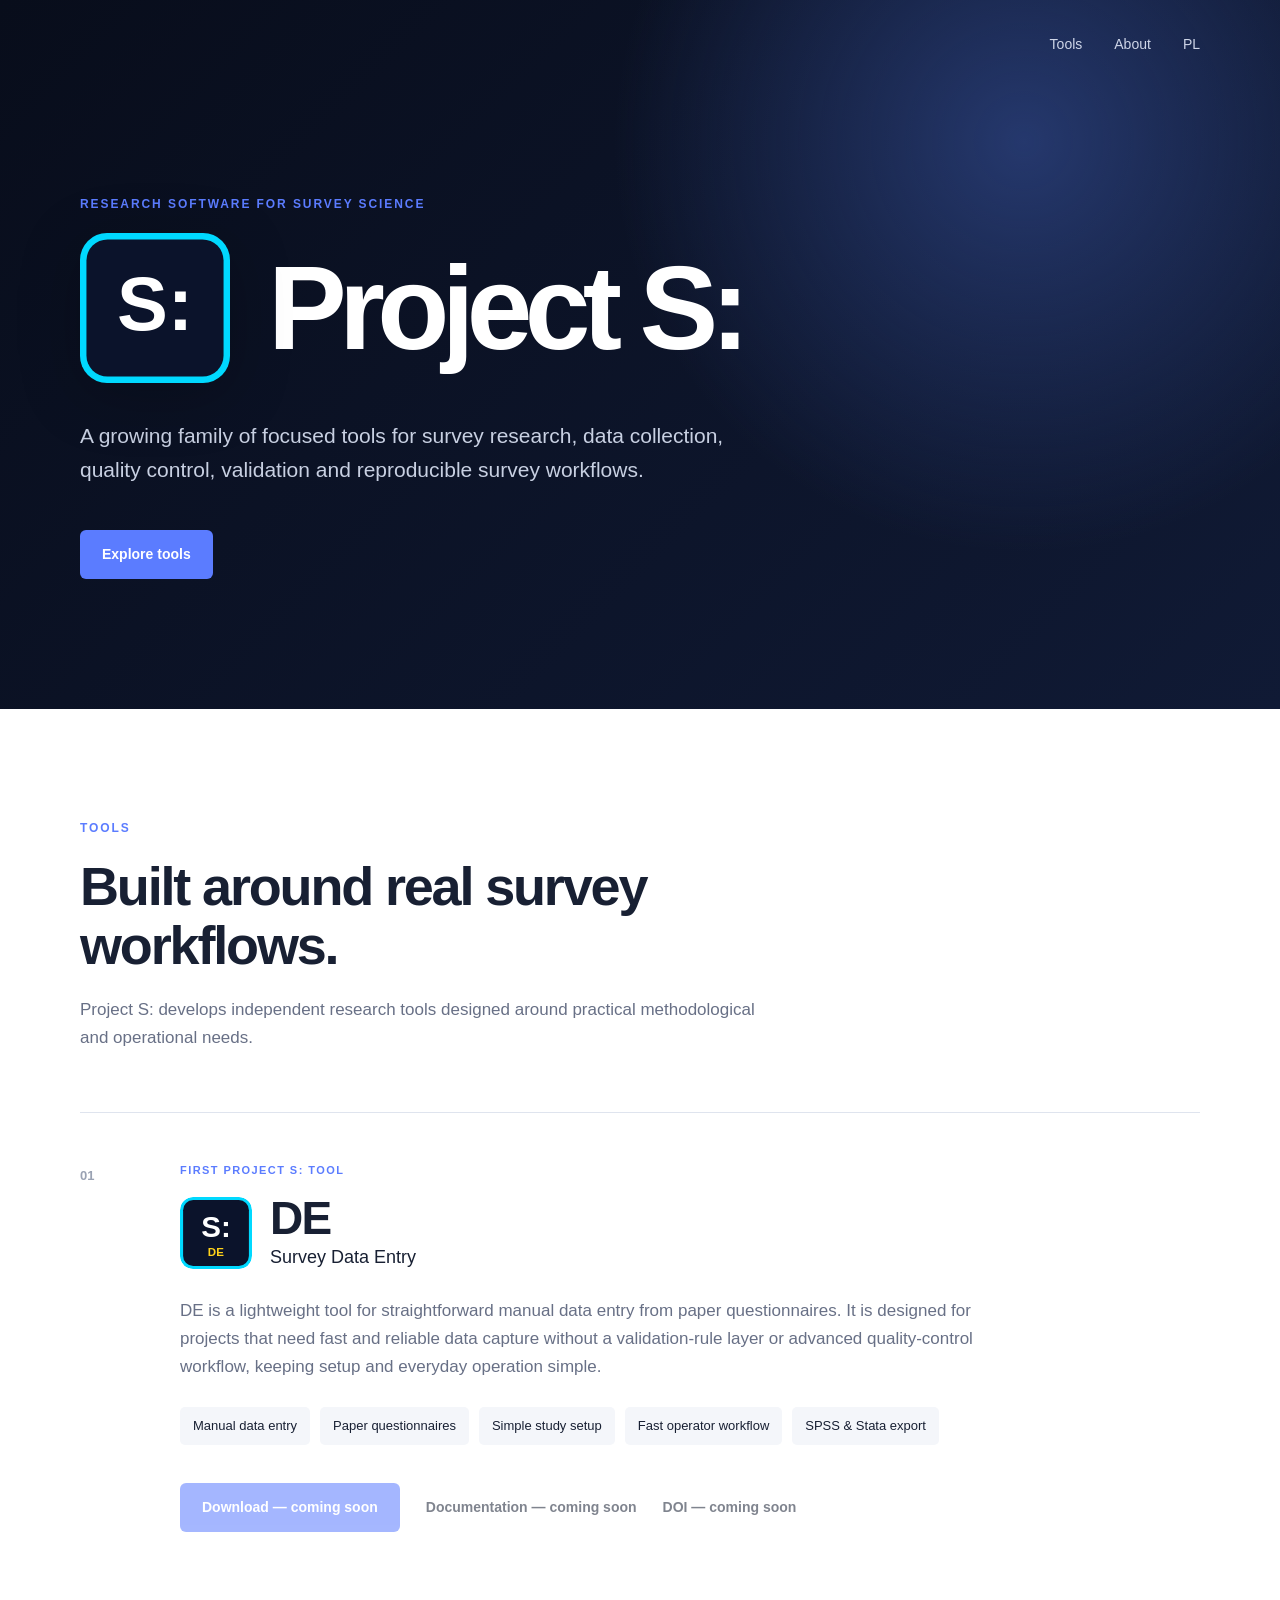
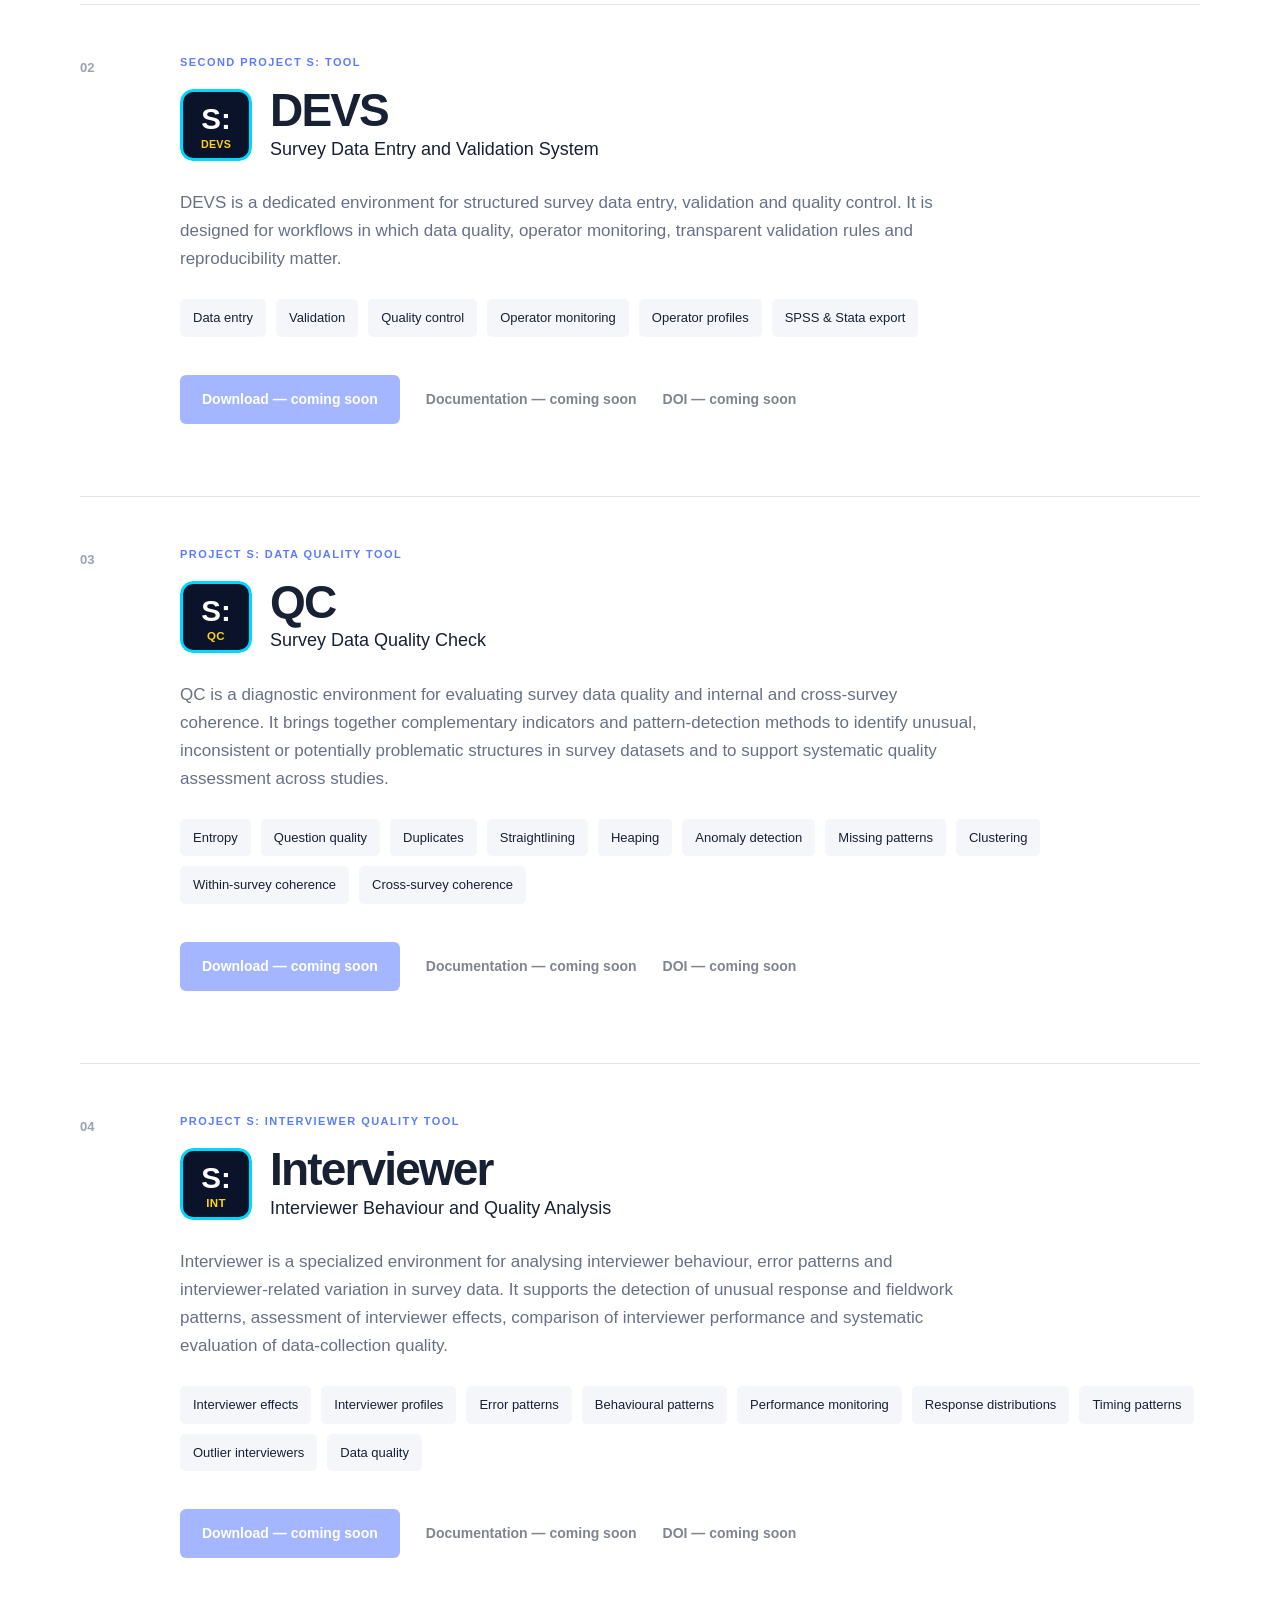
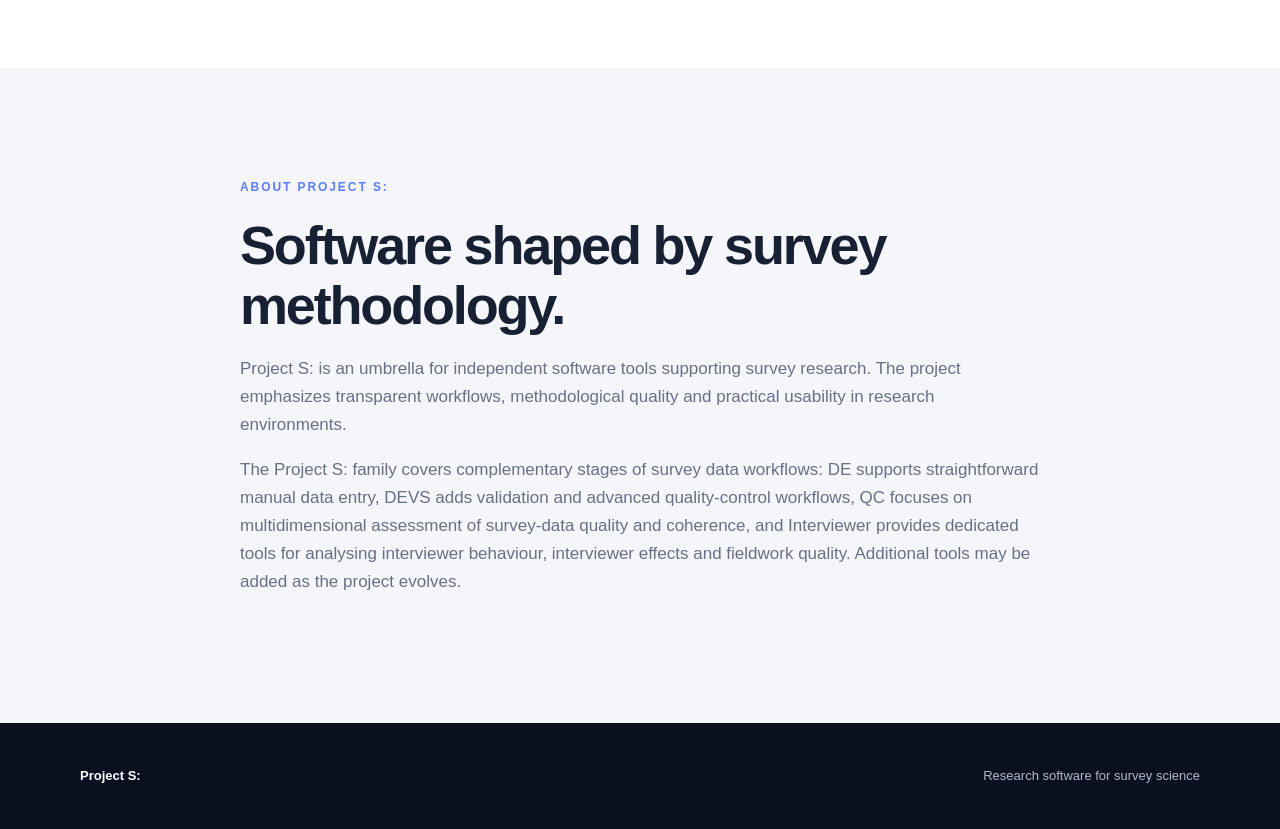
==== index.html @ 2b3d91d0 "Add profiling features and Polish language link" ====
<!DOCTYPE html>
<html lang="en">
<head><meta charset="UTF-8"><meta name="viewport" content="width=device-width, initial-scale=1.0"><meta name="description" content="Project S: research software tools for survey science."><title>Project S:</title><link rel="icon" type="image/svg+xml" href="assets/images/logo-master.svg"><link rel="stylesheet" href="style.css?v=20260918-1"></head>
<body>
<header class="hero"><nav class="nav container"><div></div><div class="nav-links"><a href="#tools">Tools</a><a href="#about">About</a><a href="pl.html" lang="pl">PL</a></div></nav><div class="hero-content container"><div class="hero-copy"><div class="eyebrow">RESEARCH SOFTWARE FOR SURVEY SCIENCE</div><div class="hero-title-row"><img src="assets/images/logo-master.svg?v=1" alt="" class="hero-logo" aria-hidden="true"><h1>Project S:</h1></div><p class="lead">A growing family of focused tools for survey research, data collection, quality control, validation and reproducible survey workflows.</p><a class="button" href="#de">Explore tools</a></div></div></header>
<main><section id="tools" class="section container"><div class="section-heading"><div class="eyebrow">TOOLS</div><h2>Built around real survey workflows.</h2><p>Project S: develops independent research tools designed around practical methodological and operational needs.</p></div>
<article id="de" class="tool-card"><div class="tool-number">01</div><div class="tool-content"><div class="status">FIRST PROJECT S: TOOL</div><div class="tool-heading"><div class="tool-logo-box"><img src="assets/images/logo-de.svg?v=1" alt="Project S: DE logo"></div><div class="tool-name"><h3>DE</h3><div class="subtitle">Survey Data Entry</div></div></div><p>DE is a lightweight tool for straightforward manual data entry from paper questionnaires. It is designed for projects that need fast and reliable data capture without a validation-rule layer or advanced quality-control workflow, keeping setup and everyday operation simple.</p><div class="features"><span>Manual data entry</span><span>Paper questionnaires</span><span>Simple study setup</span><span>Fast operator workflow</span><span>SPSS &amp; Stata export</span></div><div class="actions"><span class="button disabled">Download — coming soon</span><span class="text-link disabled">Documentation — coming soon</span><span class="text-link disabled">DOI — coming soon</span></div></div></article>
<article id="devs" class="tool-card tool-card-secondary"><div class="tool-number">02</div><div class="tool-content"><div class="status">SECOND PROJECT S: TOOL</div><div class="tool-heading"><div class="tool-logo-box"><img src="assets/images/logo-devs.svg?v=1" alt="Project S: DEVS logo"></div><div class="tool-name"><h3>DEVS</h3><div class="subtitle">Survey Data Entry and Validation System</div></div></div><p>DEVS is a dedicated environment for structured survey data entry, validation and quality control. It is designed for workflows in which data quality, operator monitoring, transparent validation rules and reproducibility matter.</p><div class="features"><span>Data entry</span><span>Validation</span><span>Quality control</span><span>Operator monitoring</span><span>Operator profiles</span><span>SPSS &amp; Stata export</span></div><div class="actions"><span class="button disabled">Download — coming soon</span><span class="text-link disabled">Documentation — coming soon</span><span class="text-link disabled">DOI — coming soon</span></div></div></article>
<article id="qc" class="tool-card tool-card-secondary"><div class="tool-number">03</div><div class="tool-content"><div class="status">PROJECT S: DATA QUALITY TOOL</div><div class="tool-heading"><div class="tool-logo-box"><img src="assets/images/logo-qc.svg?v=1" alt="Project S: QC logo"></div><div class="tool-name"><h3>QC</h3><div class="subtitle">Survey Data Quality Check</div></div></div><p>QC is a diagnostic environment for evaluating survey data quality and internal and cross-survey coherence. It brings together complementary indicators and pattern-detection methods to identify unusual, inconsistent or potentially problematic structures in survey datasets and to support systematic quality assessment across studies.</p><div class="features"><span>Entropy</span><span>Question quality</span><span>Duplicates</span><span>Straightlining</span><span>Heaping</span><span>Anomaly detection</span><span>Missing patterns</span><span>Clustering</span><span>Within-survey coherence</span><span>Cross-survey coherence</span></div><div class="actions"><span class="button disabled">Download — coming soon</span><span class="text-link disabled">Documentation — coming soon</span><span class="text-link disabled">DOI — coming soon</span></div></div></article>
<article id="interviewer" class="tool-card tool-card-secondary"><div class="tool-number">04</div><div class="tool-content"><div class="status">PROJECT S: INTERVIEWER QUALITY TOOL</div><div class="tool-heading"><div class="tool-logo-box"><img src="assets/images/logo-interviewer.svg?v=1" alt="Project S: Interviewer logo"></div><div class="tool-name"><h3>Interviewer</h3><div class="subtitle">Interviewer Behaviour and Quality Analysis</div></div></div><p>Interviewer is a specialized environment for analysing interviewer behaviour, error patterns and interviewer-related variation in survey data. It supports the detection of unusual response and fieldwork patterns, assessment of interviewer effects, comparison of interviewer performance and systematic evaluation of data-collection quality.</p><div class="features"><span>Interviewer effects</span><span>Interviewer profiles</span><span>Error patterns</span><span>Behavioural patterns</span><span>Performance monitoring</span><span>Response distributions</span><span>Timing patterns</span><span>Outlier interviewers</span><span>Data quality</span></div><div class="actions"><span class="button disabled">Download — coming soon</span><span class="text-link disabled">Documentation — coming soon</span><span class="text-link disabled">DOI — coming soon</span></div></div></article></section>
<section id="about" class="section alt"><div class="container narrow"><div class="eyebrow">ABOUT PROJECT S:</div><h2>Software shaped by survey methodology.</h2><p>Project S: is an umbrella for independent software tools supporting survey research. The project emphasizes transparent workflows, methodological quality and practical usability in research environments.</p><p>The Project S: family covers complementary stages of survey data workflows: DE supports straightforward manual data entry, DEVS adds validation and advanced quality-control workflows, QC focuses on multidimensional assessment of survey-data quality and coherence, and Interviewer provides dedicated tools for analysing interviewer behaviour, interviewer effects and fieldwork quality. Additional tools may be added as the project evolves.</p></div></section></main><footer><div class="container footer-content"><strong>Project S:</strong><span>Research software for survey science</span></div></footer></body></html>
---- style.css ----
:root { --bg:#0b1020; --bg-soft:#121a30; --surface:#fff; --text:#182033; --muted:#687086; --light:#f4f6fa; --accent:#5b7cff; --border:#dfe4ee; --cyan:#43c4ea; }
* { box-sizing:border-box; }
html { scroll-behavior:smooth; }
body { margin:0; font-family:Inter,-apple-system,BlinkMacSystemFont,"Segoe UI",Roboto,Helvetica,Arial,sans-serif; color:var(--text); background:var(--surface); line-height:1.65; }
.container { width:min(1120px,calc(100% - 48px)); margin:0 auto; }
.narrow { max-width:800px; }
.hero { min-height:680px; background:radial-gradient(circle at 80% 20%,#25386d 0%,transparent 35%),linear-gradient(135deg,#080d1b 0%,#101a35 100%); color:white; }
.nav { height:90px; display:flex; align-items:center; justify-content:space-between; }
.brand { display:inline-flex; align-items:center; gap:12px; color:white; text-decoration:none; font-size:21px; font-weight:700; letter-spacing:-.4px; }
.brand-logo { width:42px; height:42px; object-fit:contain; }
.nav-links { display:flex; gap:32px; }
.nav-links a { color:#cfd6e8; text-decoration:none; font-size:14px; }
.nav-links a:hover { color:white; }
.hero-content { padding-top:105px; padding-bottom:130px; }
.hero-copy { max-width:1000px; }
.eyebrow { font-size:12px; font-weight:700; letter-spacing:.16em; color:var(--accent); margin-bottom:18px; }
.hero-title-row { display:flex; align-items:center; gap:clamp(22px,3vw,38px); }
.hero-logo { width:clamp(92px,12vw,150px); height:clamp(92px,12vw,150px); object-fit:contain; flex:0 0 auto; filter:drop-shadow(0 12px 30px rgba(0,0,0,.22)); }
.hero h1 { margin:0; font-size:clamp(64px,10vw,118px); line-height:.95; letter-spacing:-.065em; }
.lead { max-width:680px; margin:36px 0 42px; font-size:21px; color:#c8d0e2; }
.button { display:inline-block; padding:13px 22px; background:var(--accent); color:white; text-decoration:none; border-radius:6px; font-size:14px; font-weight:600; }
.section { padding-top:110px; padding-bottom:110px; }
.section-heading { max-width:700px; margin-bottom:60px; }
.section h2 { margin:0 0 20px; font-size:clamp(36px,5vw,54px); line-height:1.1; letter-spacing:-.04em; }
.section-heading p,.tool-content>p,.alt p { color:var(--muted); font-size:17px; }
.tool-card { display:grid; grid-template-columns:72px minmax(0,1fr); column-gap:28px; border-top:1px solid var(--border); padding-top:48px; }
.tool-card-secondary { margin-top:72px; }
.tool-number { color:#9aa2b3; font-size:13px; font-weight:600; padding-top:4px; }
.status { color:var(--accent); font-size:11px; font-weight:700; letter-spacing:.13em; margin-bottom:18px; }
.tool-heading { display:flex; align-items:center; gap:18px; }
.tool-logo-box { width:72px !important; height:72px !important; min-width:72px; max-width:72px; flex:0 0 72px; position:relative; overflow:hidden; border-radius:13px; background:transparent !important; }
.tool-logo-box img { width:72px !important; height:72px !important; max-width:72px !important; display:block; object-fit:cover; border-radius:13px; }
.tool-name { display:flex; flex-direction:column; justify-content:center; min-width:0; }
.tool-content h3 { margin:0 0 5px; font-size:46px; line-height:.95; letter-spacing:-.04em; }
.subtitle { margin:0; font-size:18px; font-weight:500; line-height:1.3; }
.tool-content>p { max-width:800px; margin:28px 0 0; }
.features { display:flex; flex-wrap:wrap; gap:10px; margin:26px 0 38px; }
.features span { padding:8px 13px; background:var(--light); border-radius:5px; font-size:13px; }
.actions { display:flex; align-items:center; flex-wrap:wrap; gap:26px; }
.disabled { opacity:.55; cursor:default; }
.text-link { font-size:14px; font-weight:600; }
.alt { background:var(--light); }
footer { background:var(--bg); color:white; padding:42px 0; }
.footer-content { display:flex; justify-content:space-between; gap:30px; color:#aeb7ca; font-size:13px; }
.footer-content strong { color:white; }
@media (max-width:700px) {
 .container { width:min(100% - 30px,1120px); }
 .nav-links { gap:18px; }
 .hero { min-height:600px; }
 .hero-content { padding-top:75px; }
 .hero-title-row { gap:16px; }
 .hero-logo { width:72px; height:72px; }
 .hero h1 { font-size:clamp(52px,16vw,78px); }
 .tool-card { grid-template-columns:1fr; gap:18px; }
 .tool-card-secondary { margin-top:56px; }
 .tool-logo-box { width:60px !important; height:60px !important; min-width:60px; max-width:60px; flex-basis:60px; border-radius:11px; }
 .tool-logo-box img { width:60px !important; height:60px !important; max-width:60px !important; border-radius:11px; }
 .tool-heading { gap:14px; }
 .tool-content h3 { font-size:38px; }
 .subtitle { font-size:15px; }
 .footer-content { flex-direction:column; }
}
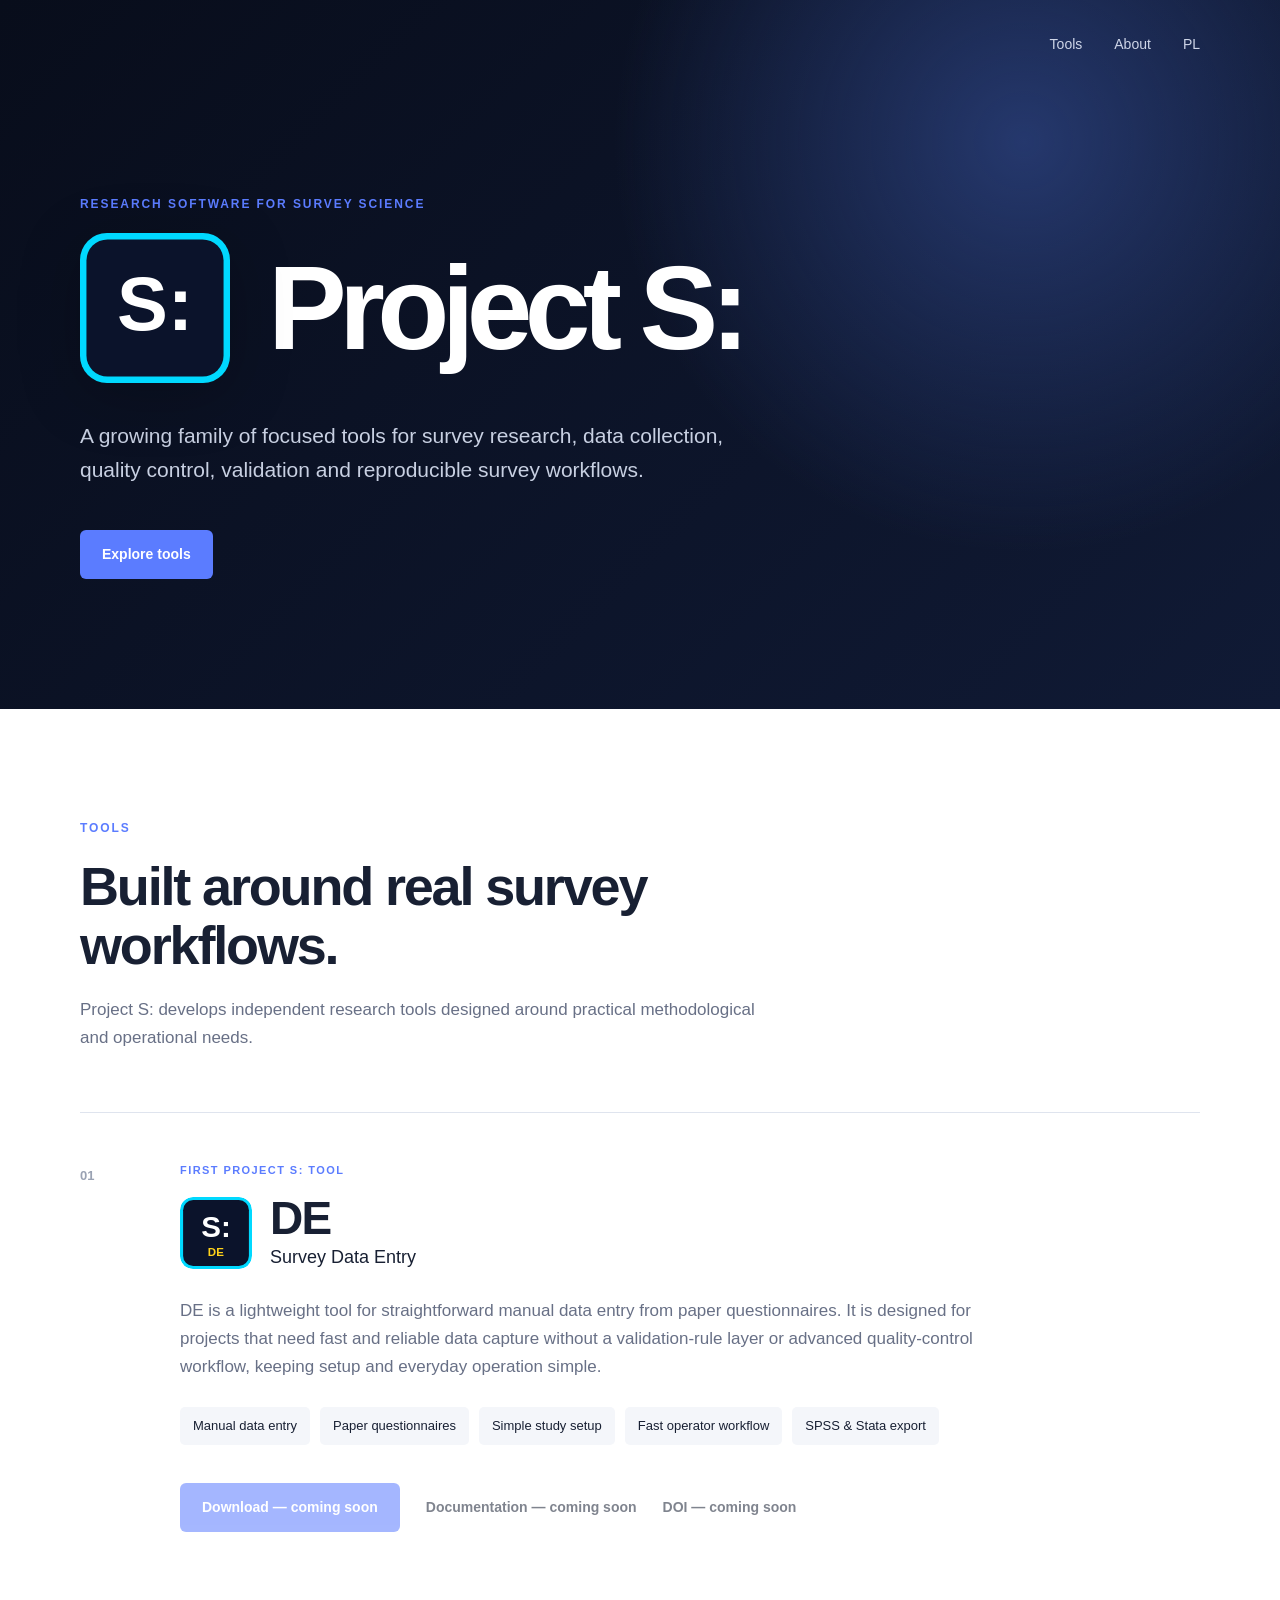
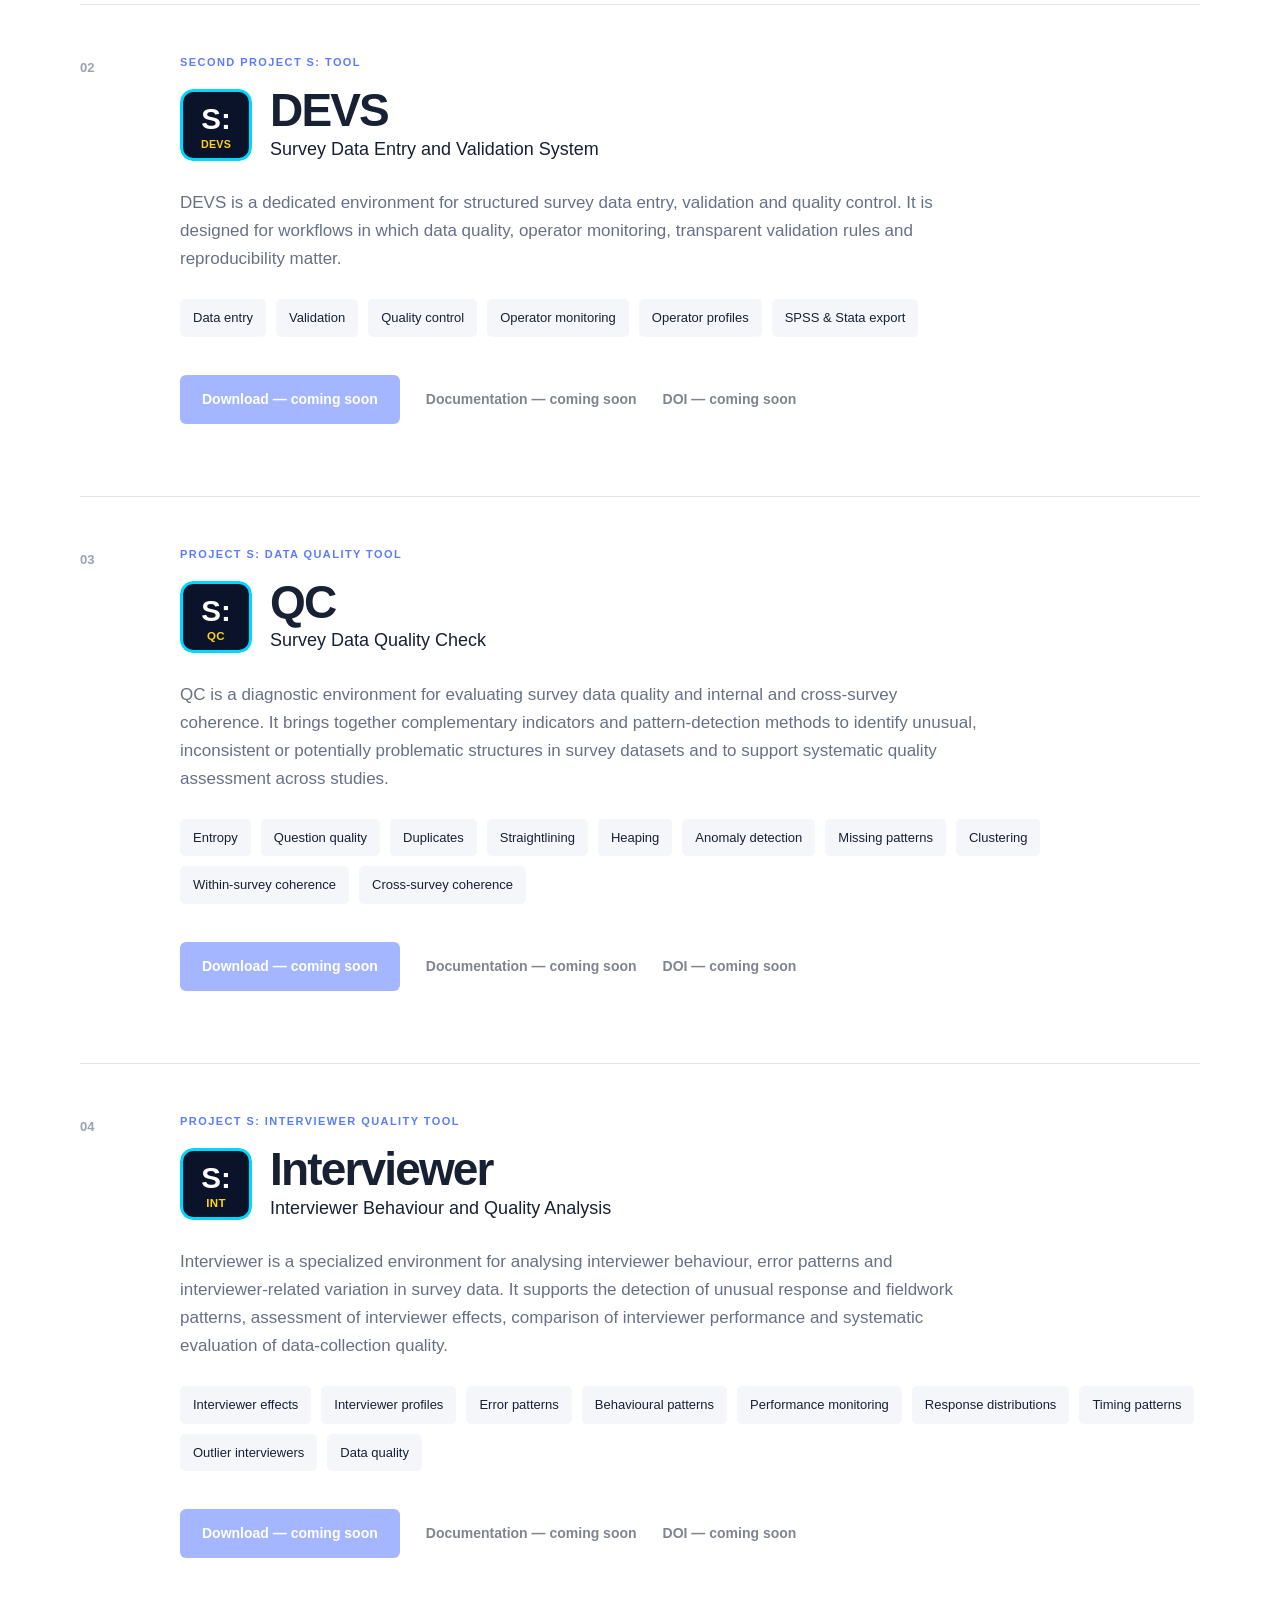
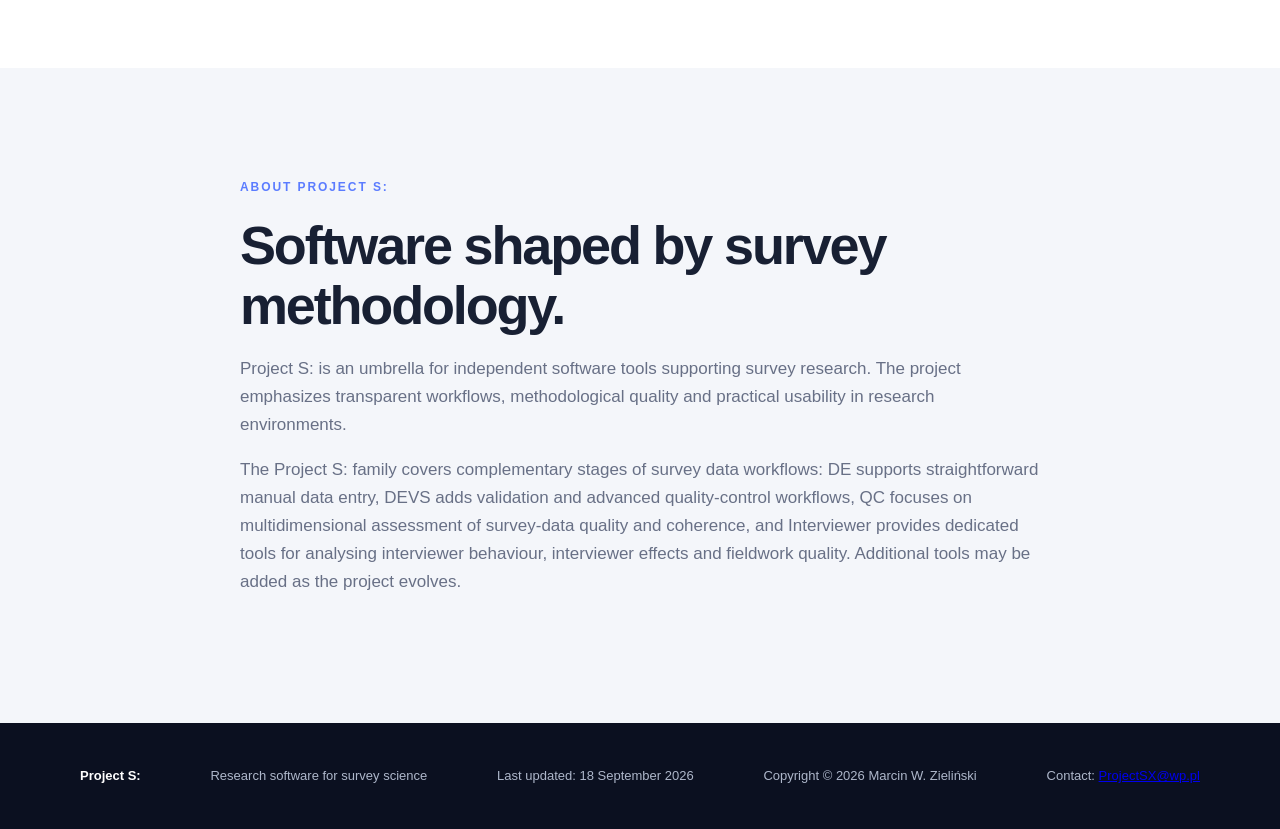
==== commit d76d1498: "Add update date, copyright and contact email" ====
--- a/index.html
+++ b/index.html
@@ -8,4 +8,4 @@
 <article id="devs" class="tool-card tool-card-secondary"><div class="tool-number">02</div><div class="tool-content"><div class="status">SECOND PROJECT S: TOOL</div><div class="tool-heading"><div class="tool-logo-box"><img src="assets/images/logo-devs.svg?v=1" alt="Project S: DEVS logo"></div><div class="tool-name"><h3>DEVS</h3><div class="subtitle">Survey Data Entry and Validation System</div></div></div><p>DEVS is a dedicated environment for structured survey data entry, validation and quality control. It is designed for workflows in which data quality, operator monitoring, transparent validation rules and reproducibility matter.</p><div class="features"><span>Data entry</span><span>Validation</span><span>Quality control</span><span>Operator monitoring</span><span>Operator profiles</span><span>SPSS &amp; Stata export</span></div><div class="actions"><span class="button disabled">Download — coming soon</span><span class="text-link disabled">Documentation — coming soon</span><span class="text-link disabled">DOI — coming soon</span></div></div></article>
 <article id="qc" class="tool-card tool-card-secondary"><div class="tool-number">03</div><div class="tool-content"><div class="status">PROJECT S: DATA QUALITY TOOL</div><div class="tool-heading"><div class="tool-logo-box"><img src="assets/images/logo-qc.svg?v=1" alt="Project S: QC logo"></div><div class="tool-name"><h3>QC</h3><div class="subtitle">Survey Data Quality Check</div></div></div><p>QC is a diagnostic environment for evaluating survey data quality and internal and cross-survey coherence. It brings together complementary indicators and pattern-detection methods to identify unusual, inconsistent or potentially problematic structures in survey datasets and to support systematic quality assessment across studies.</p><div class="features"><span>Entropy</span><span>Question quality</span><span>Duplicates</span><span>Straightlining</span><span>Heaping</span><span>Anomaly detection</span><span>Missing patterns</span><span>Clustering</span><span>Within-survey coherence</span><span>Cross-survey coherence</span></div><div class="actions"><span class="button disabled">Download — coming soon</span><span class="text-link disabled">Documentation — coming soon</span><span class="text-link disabled">DOI — coming soon</span></div></div></article>
 <article id="interviewer" class="tool-card tool-card-secondary"><div class="tool-number">04</div><div class="tool-content"><div class="status">PROJECT S: INTERVIEWER QUALITY TOOL</div><div class="tool-heading"><div class="tool-logo-box"><img src="assets/images/logo-interviewer.svg?v=1" alt="Project S: Interviewer logo"></div><div class="tool-name"><h3>Interviewer</h3><div class="subtitle">Interviewer Behaviour and Quality Analysis</div></div></div><p>Interviewer is a specialized environment for analysing interviewer behaviour, error patterns and interviewer-related variation in survey data. It supports the detection of unusual response and fieldwork patterns, assessment of interviewer effects, comparison of interviewer performance and systematic evaluation of data-collection quality.</p><div class="features"><span>Interviewer effects</span><span>Interviewer profiles</span><span>Error patterns</span><span>Behavioural patterns</span><span>Performance monitoring</span><span>Response distributions</span><span>Timing patterns</span><span>Outlier interviewers</span><span>Data quality</span></div><div class="actions"><span class="button disabled">Download — coming soon</span><span class="text-link disabled">Documentation — coming soon</span><span class="text-link disabled">DOI — coming soon</span></div></div></article></section>
-<section id="about" class="section alt"><div class="container narrow"><div class="eyebrow">ABOUT PROJECT S:</div><h2>Software shaped by survey methodology.</h2><p>Project S: is an umbrella for independent software tools supporting survey research. The project emphasizes transparent workflows, methodological quality and practical usability in research environments.</p><p>The Project S: family covers complementary stages of survey data workflows: DE supports straightforward manual data entry, DEVS adds validation and advanced quality-control workflows, QC focuses on multidimensional assessment of survey-data quality and coherence, and Interviewer provides dedicated tools for analysing interviewer behaviour, interviewer effects and fieldwork quality. Additional tools may be added as the project evolves.</p></div></section></main><footer><div class="container footer-content"><strong>Project S:</strong><span>Research software for survey science</span></div></footer></body></html>+<section id="about" class="section alt"><div class="container narrow"><div class="eyebrow">ABOUT PROJECT S:</div><h2>Software shaped by survey methodology.</h2><p>Project S: is an umbrella for independent software tools supporting survey research. The project emphasizes transparent workflows, methodological quality and practical usability in research environments.</p><p>The Project S: family covers complementary stages of survey data workflows: DE supports straightforward manual data entry, DEVS adds validation and advanced quality-control workflows, QC focuses on multidimensional assessment of survey-data quality and coherence, and Interviewer provides dedicated tools for analysing interviewer behaviour, interviewer effects and fieldwork quality. Additional tools may be added as the project evolves.</p></div></section></main><footer><div class="container footer-content"><strong>Project S:</strong><span>Research software for survey science</span><span>Last updated: 18 September 2026</span><span>Copyright © 2026 Marcin W. Zieliński</span><span>Contact: <a href="mailto:ProjectSX@wp.pl">ProjectSX@wp.pl</a></span></div></footer></body></html>
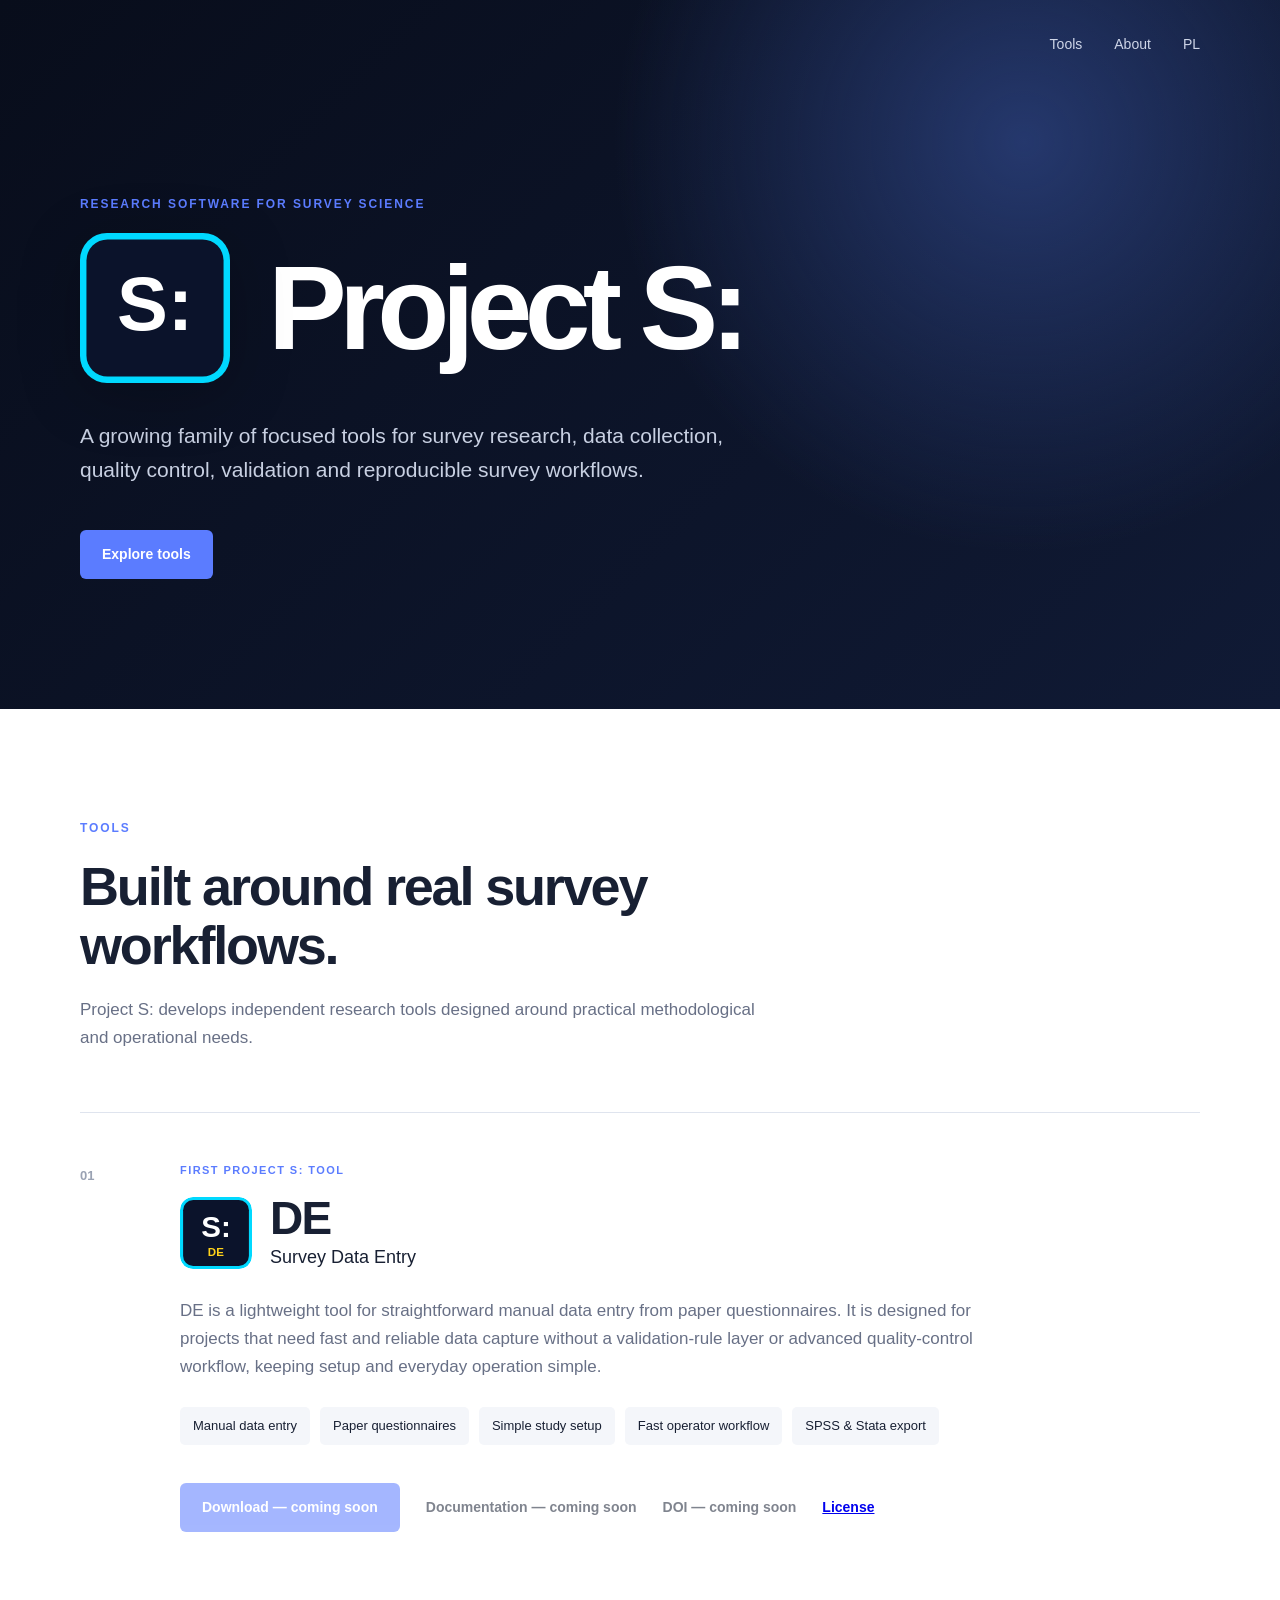
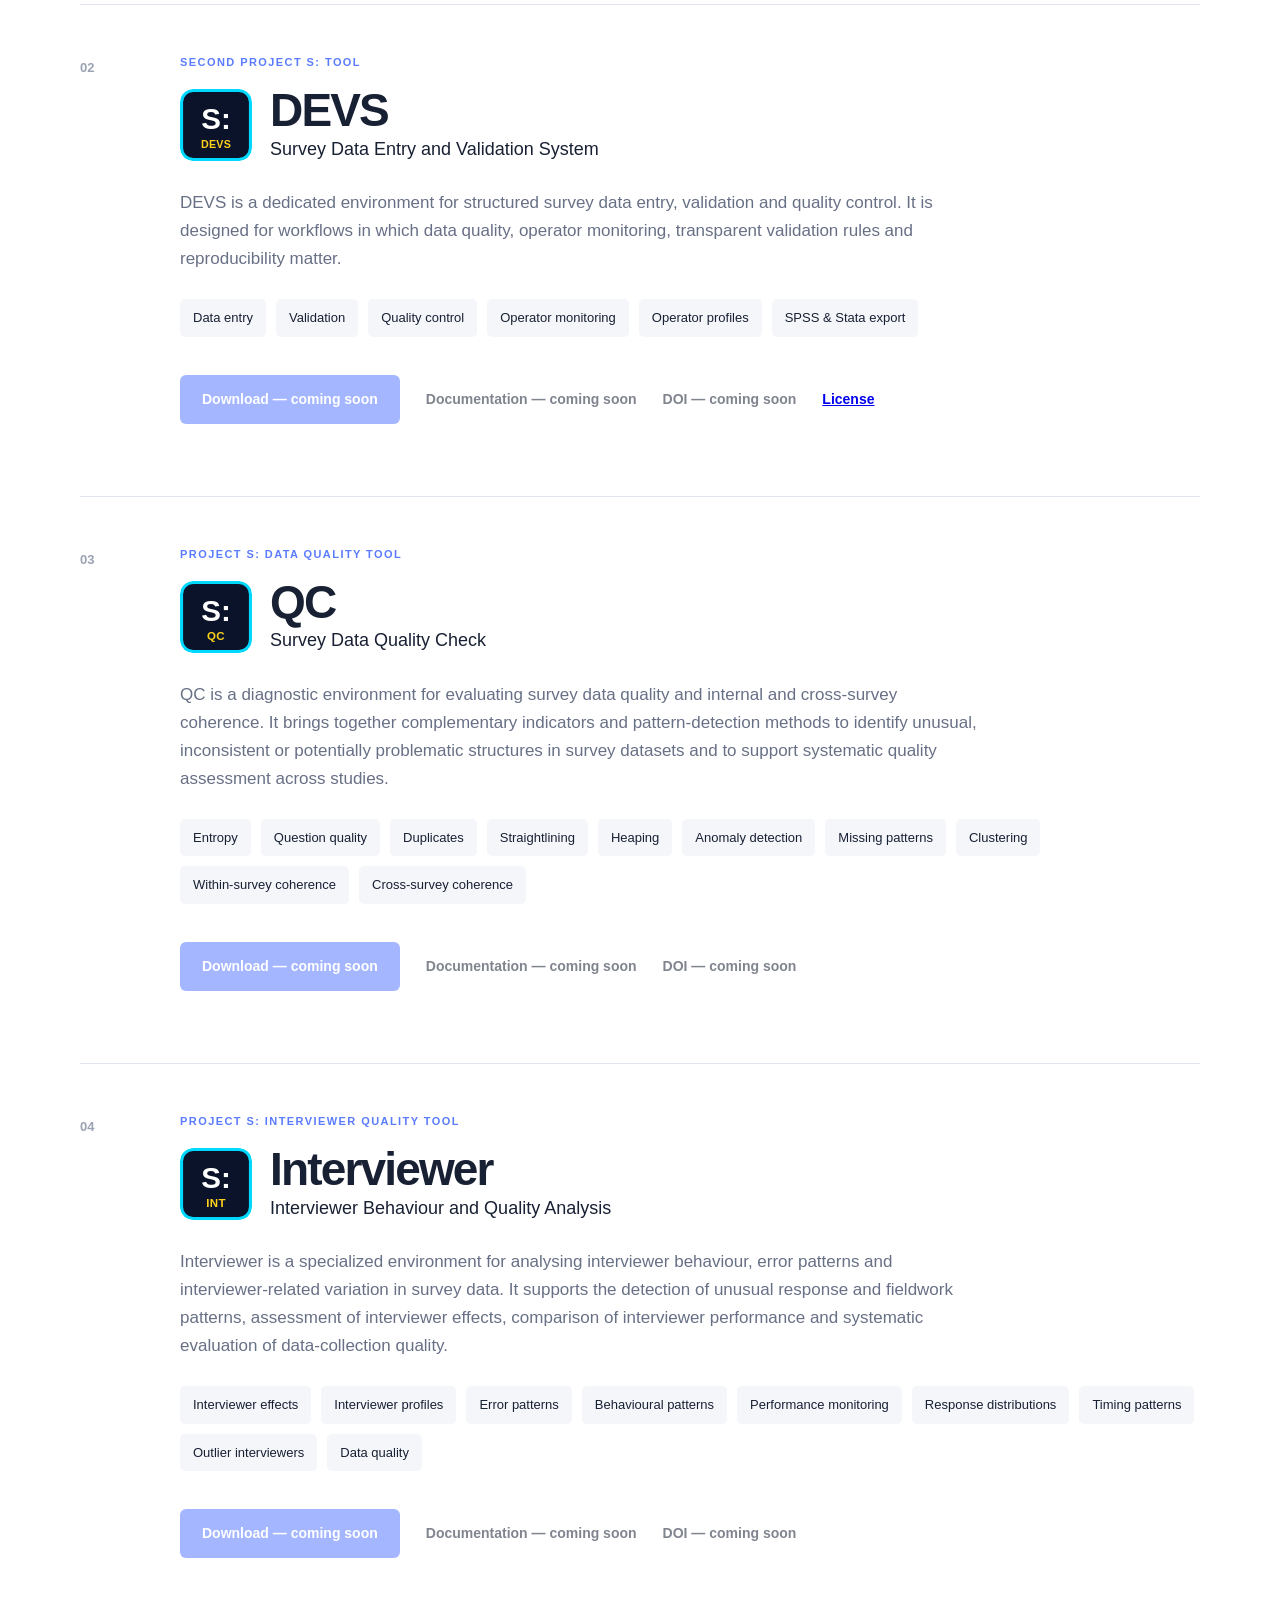
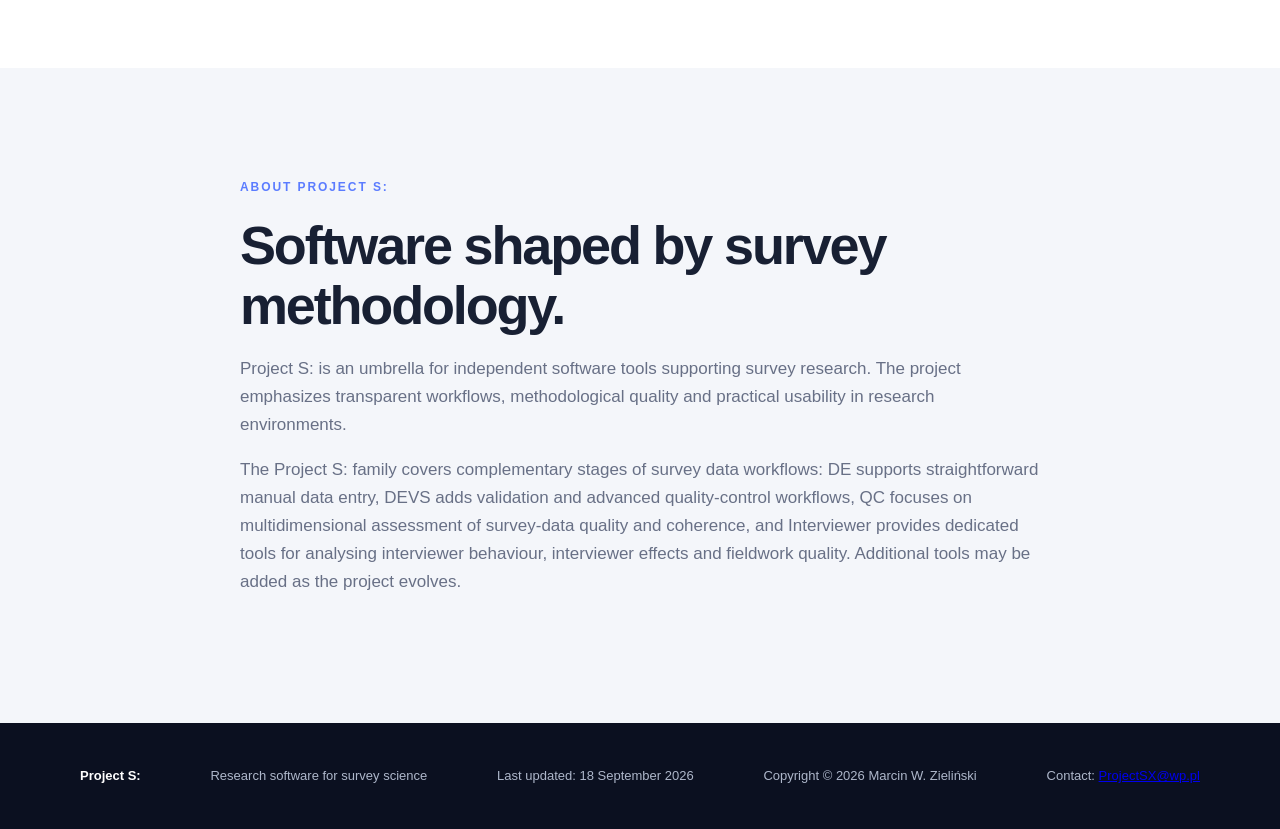
==== commit 913e7ead: "Add License button to DE and DEVS tool cards" ====
--- a/index.html
+++ b/index.html
@@ -4,8 +4,8 @@
 <body>
 <header class="hero"><nav class="nav container"><div></div><div class="nav-links"><a href="#tools">Tools</a><a href="#about">About</a><a href="pl.html" lang="pl">PL</a></div></nav><div class="hero-content container"><div class="hero-copy"><div class="eyebrow">RESEARCH SOFTWARE FOR SURVEY SCIENCE</div><div class="hero-title-row"><img src="assets/images/logo-master.svg?v=1" alt="" class="hero-logo" aria-hidden="true"><h1>Project S:</h1></div><p class="lead">A growing family of focused tools for survey research, data collection, quality control, validation and reproducible survey workflows.</p><a class="button" href="#de">Explore tools</a></div></div></header>
 <main><section id="tools" class="section container"><div class="section-heading"><div class="eyebrow">TOOLS</div><h2>Built around real survey workflows.</h2><p>Project S: develops independent research tools designed around practical methodological and operational needs.</p></div>
-<article id="de" class="tool-card"><div class="tool-number">01</div><div class="tool-content"><div class="status">FIRST PROJECT S: TOOL</div><div class="tool-heading"><div class="tool-logo-box"><img src="assets/images/logo-de.svg?v=1" alt="Project S: DE logo"></div><div class="tool-name"><h3>DE</h3><div class="subtitle">Survey Data Entry</div></div></div><p>DE is a lightweight tool for straightforward manual data entry from paper questionnaires. It is designed for projects that need fast and reliable data capture without a validation-rule layer or advanced quality-control workflow, keeping setup and everyday operation simple.</p><div class="features"><span>Manual data entry</span><span>Paper questionnaires</span><span>Simple study setup</span><span>Fast operator workflow</span><span>SPSS &amp; Stata export</span></div><div class="actions"><span class="button disabled">Download — coming soon</span><span class="text-link disabled">Documentation — coming soon</span><span class="text-link disabled">DOI — coming soon</span></div></div></article>
-<article id="devs" class="tool-card tool-card-secondary"><div class="tool-number">02</div><div class="tool-content"><div class="status">SECOND PROJECT S: TOOL</div><div class="tool-heading"><div class="tool-logo-box"><img src="assets/images/logo-devs.svg?v=1" alt="Project S: DEVS logo"></div><div class="tool-name"><h3>DEVS</h3><div class="subtitle">Survey Data Entry and Validation System</div></div></div><p>DEVS is a dedicated environment for structured survey data entry, validation and quality control. It is designed for workflows in which data quality, operator monitoring, transparent validation rules and reproducibility matter.</p><div class="features"><span>Data entry</span><span>Validation</span><span>Quality control</span><span>Operator monitoring</span><span>Operator profiles</span><span>SPSS &amp; Stata export</span></div><div class="actions"><span class="button disabled">Download — coming soon</span><span class="text-link disabled">Documentation — coming soon</span><span class="text-link disabled">DOI — coming soon</span></div></div></article>
+<article id="de" class="tool-card"><div class="tool-number">01</div><div class="tool-content"><div class="status">FIRST PROJECT S: TOOL</div><div class="tool-heading"><div class="tool-logo-box"><img src="assets/images/logo-de.svg?v=1" alt="Project S: DE logo"></div><div class="tool-name"><h3>DE</h3><div class="subtitle">Survey Data Entry</div></div></div><p>DE is a lightweight tool for straightforward manual data entry from paper questionnaires. It is designed for projects that need fast and reliable data capture without a validation-rule layer or advanced quality-control workflow, keeping setup and everyday operation simple.</p><div class="features"><span>Manual data entry</span><span>Paper questionnaires</span><span>Simple study setup</span><span>Fast operator workflow</span><span>SPSS &amp; Stata export</span></div><div class="actions"><span class="button disabled">Download — coming soon</span><span class="text-link disabled">Documentation — coming soon</span><span class="text-link disabled">DOI — coming soon</span><a class="text-link" href="license.html?tool=DE">License</a></div></div></article>
+<article id="devs" class="tool-card tool-card-secondary"><div class="tool-number">02</div><div class="tool-content"><div class="status">SECOND PROJECT S: TOOL</div><div class="tool-heading"><div class="tool-logo-box"><img src="assets/images/logo-devs.svg?v=1" alt="Project S: DEVS logo"></div><div class="tool-name"><h3>DEVS</h3><div class="subtitle">Survey Data Entry and Validation System</div></div></div><p>DEVS is a dedicated environment for structured survey data entry, validation and quality control. It is designed for workflows in which data quality, operator monitoring, transparent validation rules and reproducibility matter.</p><div class="features"><span>Data entry</span><span>Validation</span><span>Quality control</span><span>Operator monitoring</span><span>Operator profiles</span><span>SPSS &amp; Stata export</span></div><div class="actions"><span class="button disabled">Download — coming soon</span><span class="text-link disabled">Documentation — coming soon</span><span class="text-link disabled">DOI — coming soon</span><a class="text-link" href="license.html?tool=DEVS">License</a></div></div></article>
 <article id="qc" class="tool-card tool-card-secondary"><div class="tool-number">03</div><div class="tool-content"><div class="status">PROJECT S: DATA QUALITY TOOL</div><div class="tool-heading"><div class="tool-logo-box"><img src="assets/images/logo-qc.svg?v=1" alt="Project S: QC logo"></div><div class="tool-name"><h3>QC</h3><div class="subtitle">Survey Data Quality Check</div></div></div><p>QC is a diagnostic environment for evaluating survey data quality and internal and cross-survey coherence. It brings together complementary indicators and pattern-detection methods to identify unusual, inconsistent or potentially problematic structures in survey datasets and to support systematic quality assessment across studies.</p><div class="features"><span>Entropy</span><span>Question quality</span><span>Duplicates</span><span>Straightlining</span><span>Heaping</span><span>Anomaly detection</span><span>Missing patterns</span><span>Clustering</span><span>Within-survey coherence</span><span>Cross-survey coherence</span></div><div class="actions"><span class="button disabled">Download — coming soon</span><span class="text-link disabled">Documentation — coming soon</span><span class="text-link disabled">DOI — coming soon</span></div></div></article>
 <article id="interviewer" class="tool-card tool-card-secondary"><div class="tool-number">04</div><div class="tool-content"><div class="status">PROJECT S: INTERVIEWER QUALITY TOOL</div><div class="tool-heading"><div class="tool-logo-box"><img src="assets/images/logo-interviewer.svg?v=1" alt="Project S: Interviewer logo"></div><div class="tool-name"><h3>Interviewer</h3><div class="subtitle">Interviewer Behaviour and Quality Analysis</div></div></div><p>Interviewer is a specialized environment for analysing interviewer behaviour, error patterns and interviewer-related variation in survey data. It supports the detection of unusual response and fieldwork patterns, assessment of interviewer effects, comparison of interviewer performance and systematic evaluation of data-collection quality.</p><div class="features"><span>Interviewer effects</span><span>Interviewer profiles</span><span>Error patterns</span><span>Behavioural patterns</span><span>Performance monitoring</span><span>Response distributions</span><span>Timing patterns</span><span>Outlier interviewers</span><span>Data quality</span></div><div class="actions"><span class="button disabled">Download — coming soon</span><span class="text-link disabled">Documentation — coming soon</span><span class="text-link disabled">DOI — coming soon</span></div></div></article></section>
 <section id="about" class="section alt"><div class="container narrow"><div class="eyebrow">ABOUT PROJECT S:</div><h2>Software shaped by survey methodology.</h2><p>Project S: is an umbrella for independent software tools supporting survey research. The project emphasizes transparent workflows, methodological quality and practical usability in research environments.</p><p>The Project S: family covers complementary stages of survey data workflows: DE supports straightforward manual data entry, DEVS adds validation and advanced quality-control workflows, QC focuses on multidimensional assessment of survey-data quality and coherence, and Interviewer provides dedicated tools for analysing interviewer behaviour, interviewer effects and fieldwork quality. Additional tools may be added as the project evolves.</p></div></section></main><footer><div class="container footer-content"><strong>Project S:</strong><span>Research software for survey science</span><span>Last updated: 18 September 2026</span><span>Copyright © 2026 Marcin W. Zieliński</span><span>Contact: <a href="mailto:ProjectSX@wp.pl">ProjectSX@wp.pl</a></span></div></footer></body></html>
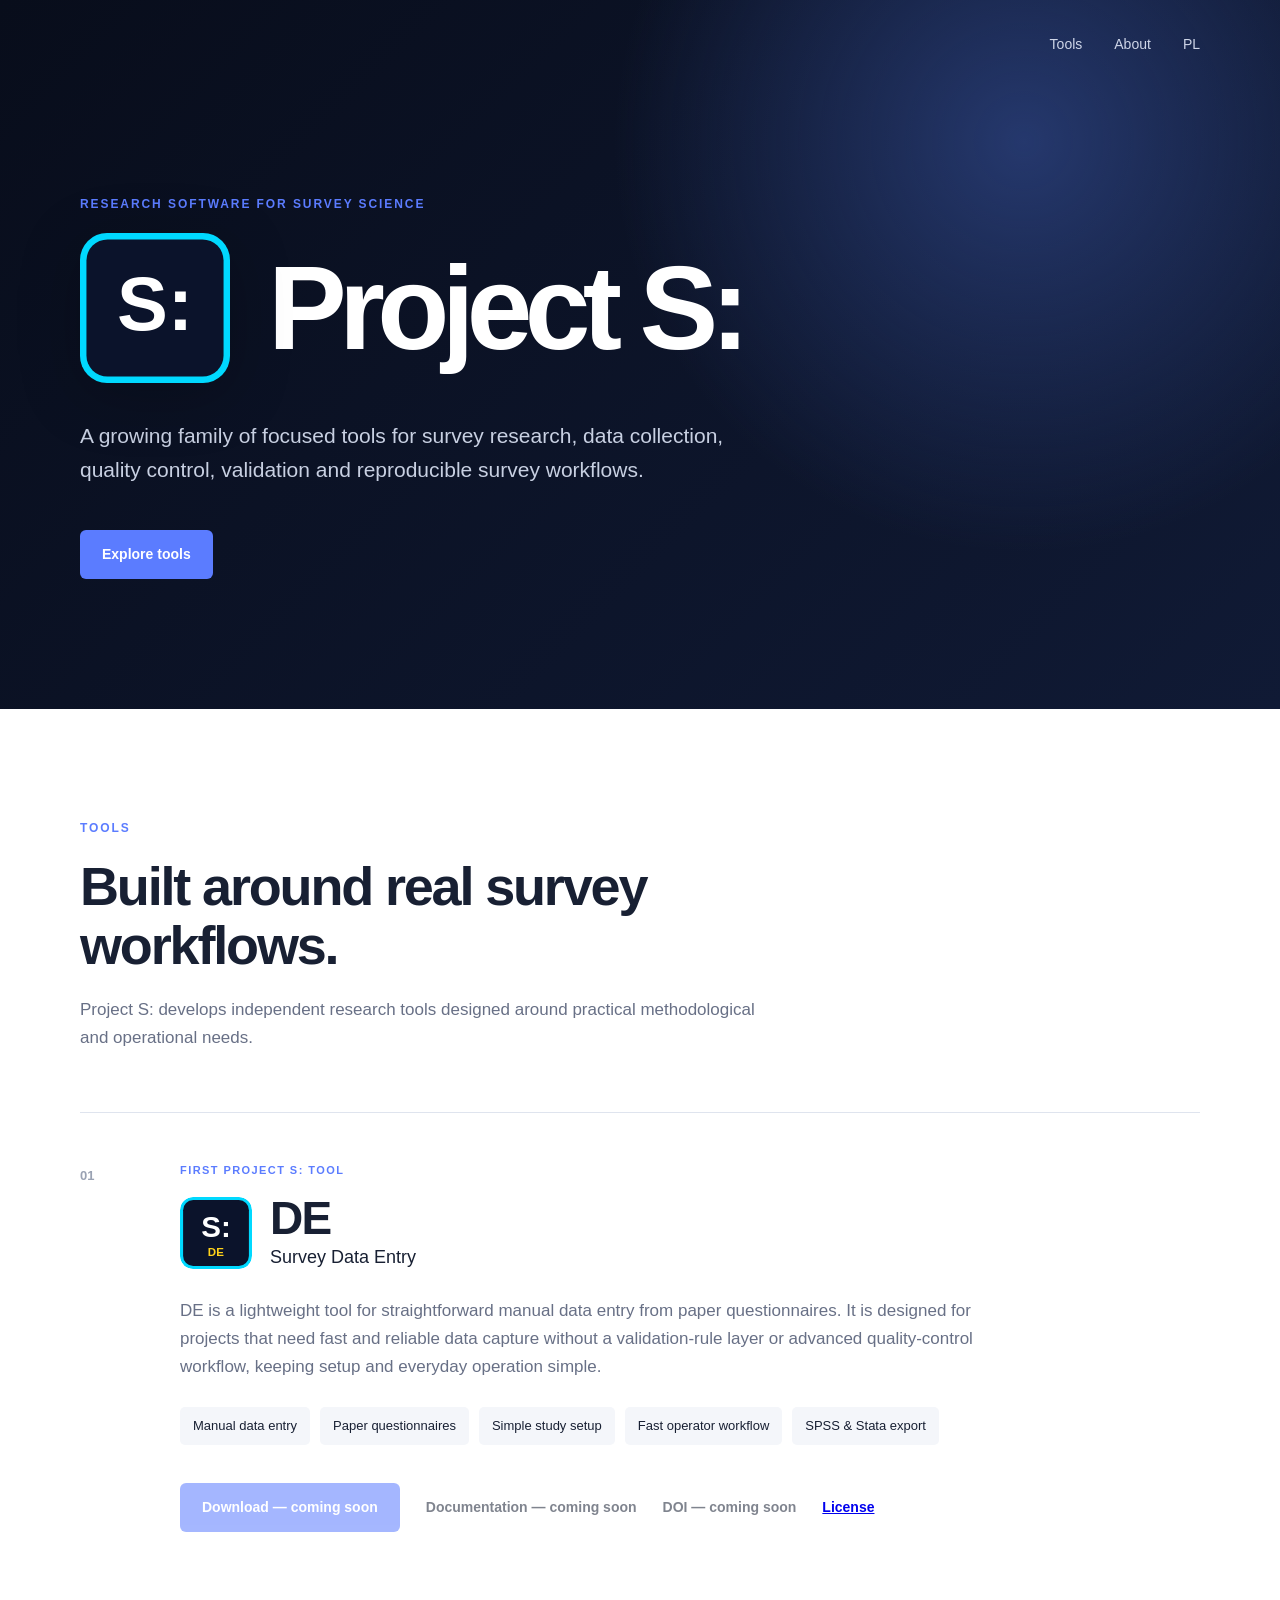
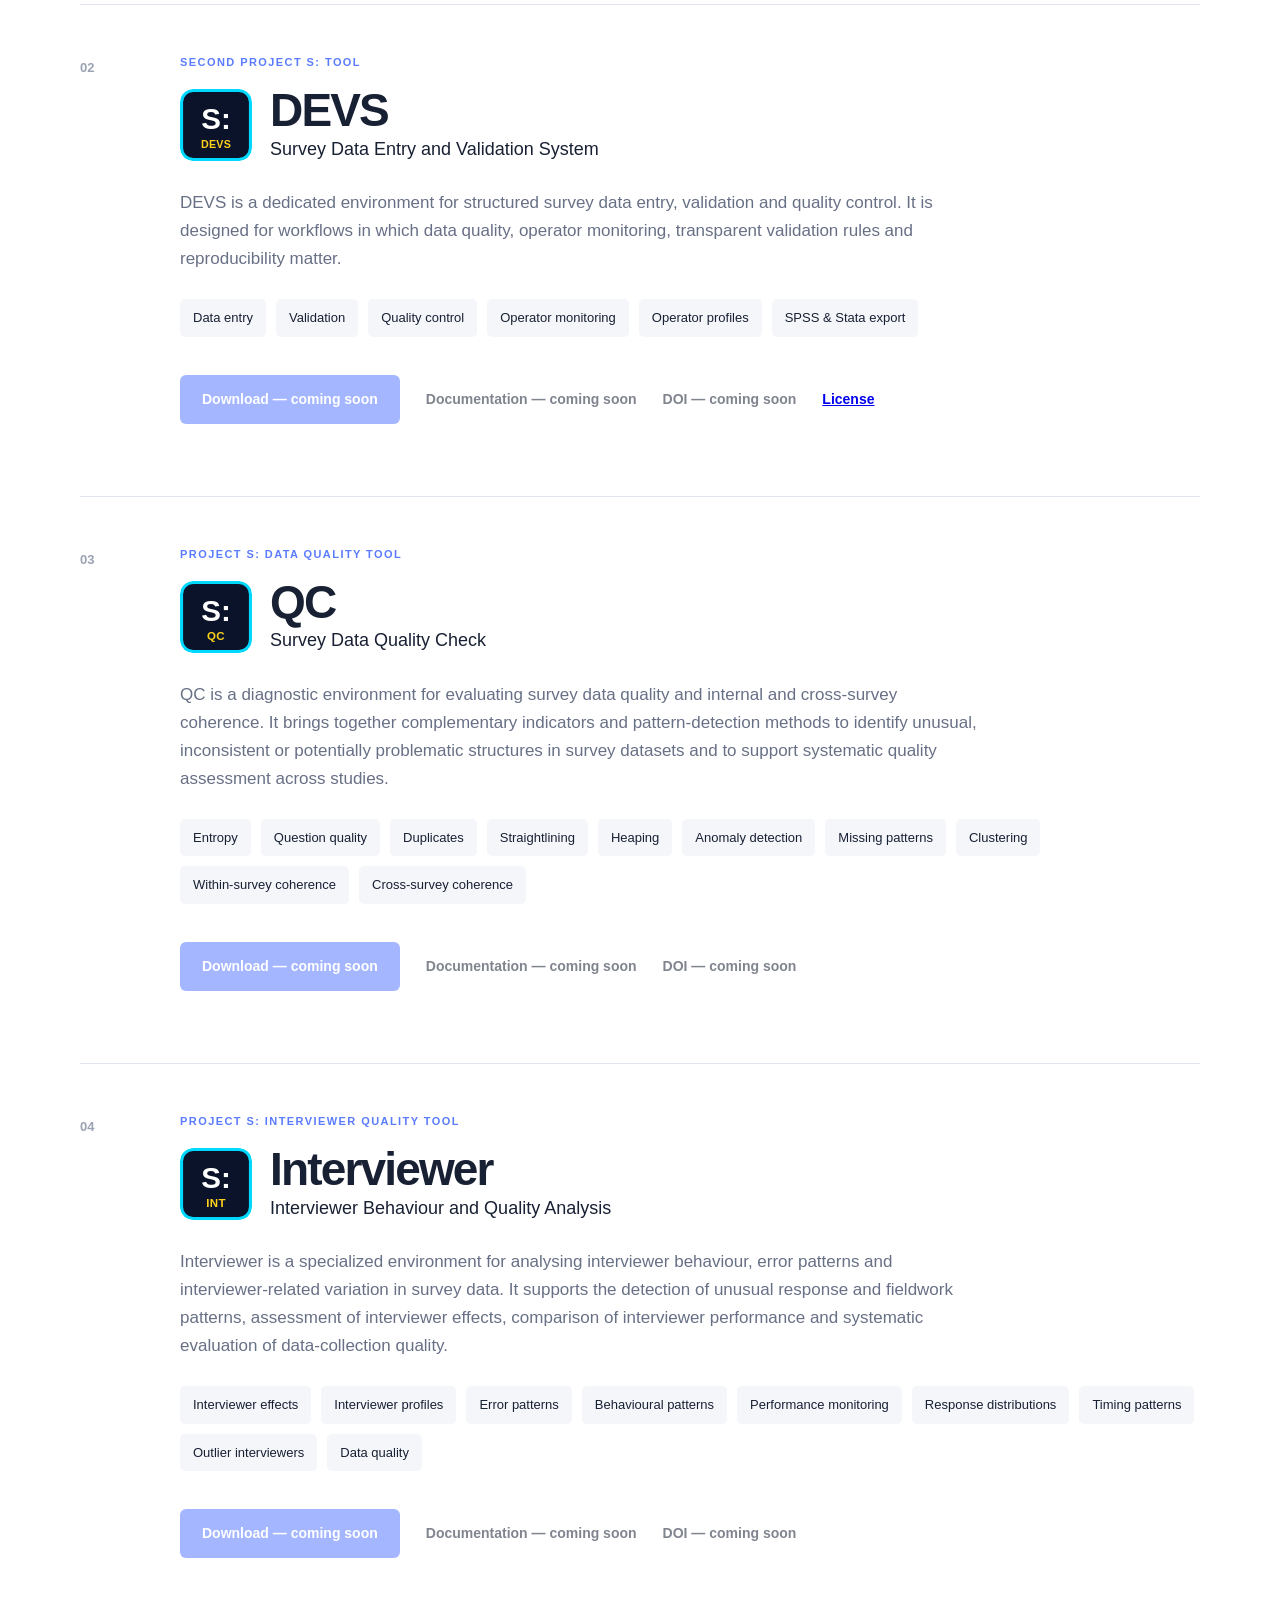
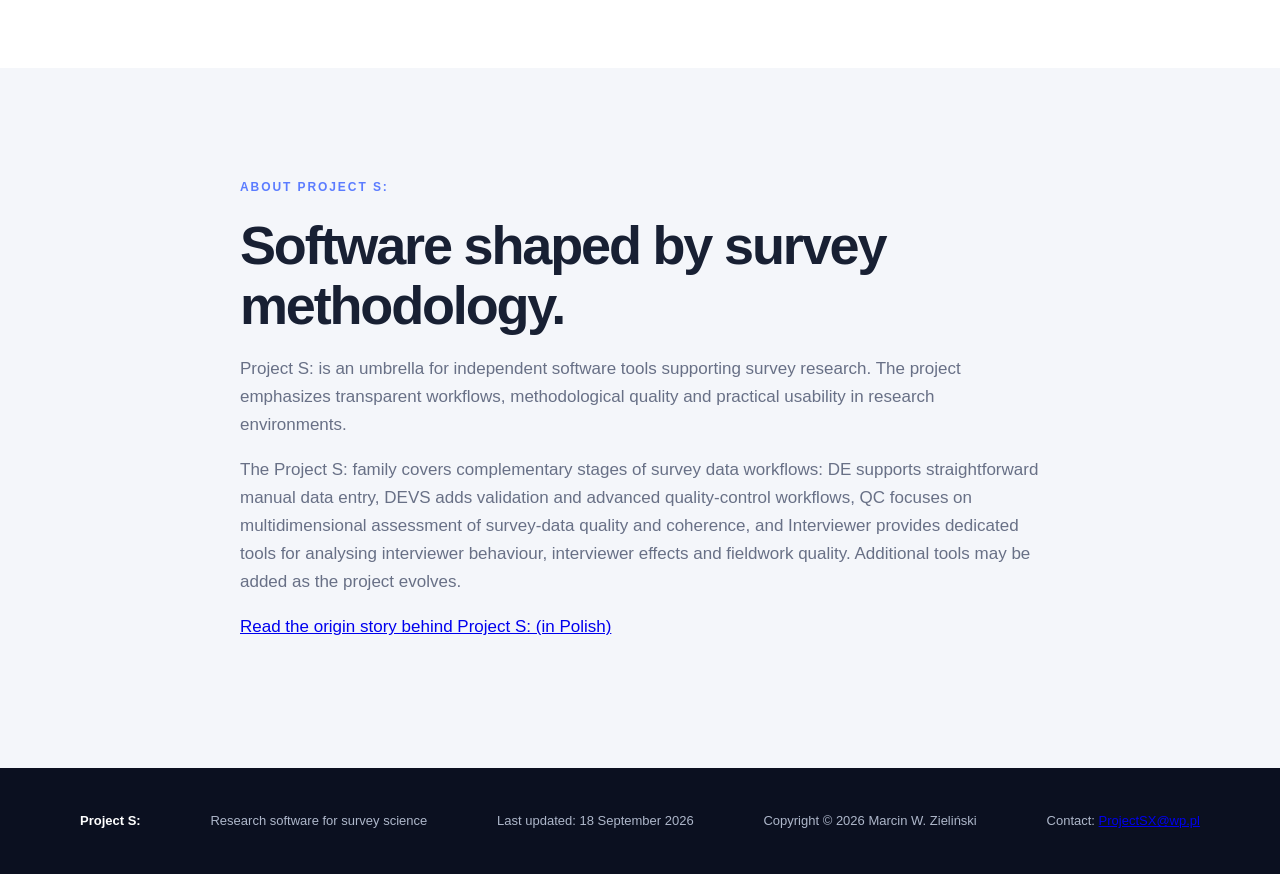
==== commit 3dc56303: "Add origin story page and link it from the About section" ====
--- a/index.html
+++ b/index.html
@@ -4,8 +4,8 @@
 <body>
 <header class="hero"><nav class="nav container"><div></div><div class="nav-links"><a href="#tools">Tools</a><a href="#about">About</a><a href="pl.html" lang="pl">PL</a></div></nav><div class="hero-content container"><div class="hero-copy"><div class="eyebrow">RESEARCH SOFTWARE FOR SURVEY SCIENCE</div><div class="hero-title-row"><img src="assets/images/logo-master.svg?v=1" alt="" class="hero-logo" aria-hidden="true"><h1>Project S:</h1></div><p class="lead">A growing family of focused tools for survey research, data collection, quality control, validation and reproducible survey workflows.</p><a class="button" href="#de">Explore tools</a></div></div></header>
 <main><section id="tools" class="section container"><div class="section-heading"><div class="eyebrow">TOOLS</div><h2>Built around real survey workflows.</h2><p>Project S: develops independent research tools designed around practical methodological and operational needs.</p></div>
-<article id="de" class="tool-card"><div class="tool-number">01</div><div class="tool-content"><div class="status">FIRST PROJECT S: TOOL</div><div class="tool-heading"><div class="tool-logo-box"><img src="assets/images/logo-de.svg?v=1" alt="Project S: DE logo"></div><div class="tool-name"><h3>DE</h3><div class="subtitle">Survey Data Entry</div></div></div><p>DE is a lightweight tool for straightforward manual data entry from paper questionnaires. It is designed for projects that need fast and reliable data capture without a validation-rule layer or advanced quality-control workflow, keeping setup and everyday operation simple.</p><div class="features"><span>Manual data entry</span><span>Paper questionnaires</span><span>Simple study setup</span><span>Fast operator workflow</span><span>SPSS &amp; Stata export</span></div><div class="actions"><span class="button disabled">Download — coming soon</span><span class="text-link disabled">Documentation — coming soon</span><span class="text-link disabled">DOI — coming soon</span><a class="text-link" href="license.html?tool=DE">License</a></div></div></article>
-<article id="devs" class="tool-card tool-card-secondary"><div class="tool-number">02</div><div class="tool-content"><div class="status">SECOND PROJECT S: TOOL</div><div class="tool-heading"><div class="tool-logo-box"><img src="assets/images/logo-devs.svg?v=1" alt="Project S: DEVS logo"></div><div class="tool-name"><h3>DEVS</h3><div class="subtitle">Survey Data Entry and Validation System</div></div></div><p>DEVS is a dedicated environment for structured survey data entry, validation and quality control. It is designed for workflows in which data quality, operator monitoring, transparent validation rules and reproducibility matter.</p><div class="features"><span>Data entry</span><span>Validation</span><span>Quality control</span><span>Operator monitoring</span><span>Operator profiles</span><span>SPSS &amp; Stata export</span></div><div class="actions"><span class="button disabled">Download — coming soon</span><span class="text-link disabled">Documentation — coming soon</span><span class="text-link disabled">DOI — coming soon</span><a class="text-link" href="license.html?tool=DEVS">License</a></div></div></article>
+<article id="de" class="tool-card"><div class="tool-number">01</div><div class="tool-content"><div class="status">FIRST PROJECT S: TOOL</div><div class="tool-heading"><div class="tool-logo-box"><img src="assets/images/logo-de.svg?v=1" alt="Project S: DE logo"></div><div class="tool-name"><h3>DE</h3><div class="subtitle">Survey Data Entry</div></div></div><p>DE is a lightweight tool for straightforward manual data entry from paper questionnaires. It is designed for projects that need fast and reliable data capture without a validation-rule layer or advanced quality-control workflow, keeping setup and everyday operation simple.</p><div class="features"><span>Manual data entry</span><span>Paper questionnaires</span><span>Simple study setup</span><span>Fast operator workflow</span><span>SPSS &amp; Stata export</span></div><div class="actions"><span class="button disabled">Download — coming soon</span><span class="text-link disabled">Documentation — coming soon</span><span class="text-link disabled">DOI — coming soon</span><a class="text-link" href="license-en.html?tool=DE">License</a></div></div></article>
+<article id="devs" class="tool-card tool-card-secondary"><div class="tool-number">02</div><div class="tool-content"><div class="status">SECOND PROJECT S: TOOL</div><div class="tool-heading"><div class="tool-logo-box"><img src="assets/images/logo-devs.svg?v=1" alt="Project S: DEVS logo"></div><div class="tool-name"><h3>DEVS</h3><div class="subtitle">Survey Data Entry and Validation System</div></div></div><p>DEVS is a dedicated environment for structured survey data entry, validation and quality control. It is designed for workflows in which data quality, operator monitoring, transparent validation rules and reproducibility matter.</p><div class="features"><span>Data entry</span><span>Validation</span><span>Quality control</span><span>Operator monitoring</span><span>Operator profiles</span><span>SPSS &amp; Stata export</span></div><div class="actions"><span class="button disabled">Download — coming soon</span><span class="text-link disabled">Documentation — coming soon</span><span class="text-link disabled">DOI — coming soon</span><a class="text-link" href="license-en.html?tool=DEVS">License</a></div></div></article>
 <article id="qc" class="tool-card tool-card-secondary"><div class="tool-number">03</div><div class="tool-content"><div class="status">PROJECT S: DATA QUALITY TOOL</div><div class="tool-heading"><div class="tool-logo-box"><img src="assets/images/logo-qc.svg?v=1" alt="Project S: QC logo"></div><div class="tool-name"><h3>QC</h3><div class="subtitle">Survey Data Quality Check</div></div></div><p>QC is a diagnostic environment for evaluating survey data quality and internal and cross-survey coherence. It brings together complementary indicators and pattern-detection methods to identify unusual, inconsistent or potentially problematic structures in survey datasets and to support systematic quality assessment across studies.</p><div class="features"><span>Entropy</span><span>Question quality</span><span>Duplicates</span><span>Straightlining</span><span>Heaping</span><span>Anomaly detection</span><span>Missing patterns</span><span>Clustering</span><span>Within-survey coherence</span><span>Cross-survey coherence</span></div><div class="actions"><span class="button disabled">Download — coming soon</span><span class="text-link disabled">Documentation — coming soon</span><span class="text-link disabled">DOI — coming soon</span></div></div></article>
 <article id="interviewer" class="tool-card tool-card-secondary"><div class="tool-number">04</div><div class="tool-content"><div class="status">PROJECT S: INTERVIEWER QUALITY TOOL</div><div class="tool-heading"><div class="tool-logo-box"><img src="assets/images/logo-interviewer.svg?v=1" alt="Project S: Interviewer logo"></div><div class="tool-name"><h3>Interviewer</h3><div class="subtitle">Interviewer Behaviour and Quality Analysis</div></div></div><p>Interviewer is a specialized environment for analysing interviewer behaviour, error patterns and interviewer-related variation in survey data. It supports the detection of unusual response and fieldwork patterns, assessment of interviewer effects, comparison of interviewer performance and systematic evaluation of data-collection quality.</p><div class="features"><span>Interviewer effects</span><span>Interviewer profiles</span><span>Error patterns</span><span>Behavioural patterns</span><span>Performance monitoring</span><span>Response distributions</span><span>Timing patterns</span><span>Outlier interviewers</span><span>Data quality</span></div><div class="actions"><span class="button disabled">Download — coming soon</span><span class="text-link disabled">Documentation — coming soon</span><span class="text-link disabled">DOI — coming soon</span></div></div></article></section>
-<section id="about" class="section alt"><div class="container narrow"><div class="eyebrow">ABOUT PROJECT S:</div><h2>Software shaped by survey methodology.</h2><p>Project S: is an umbrella for independent software tools supporting survey research. The project emphasizes transparent workflows, methodological quality and practical usability in research environments.</p><p>The Project S: family covers complementary stages of survey data workflows: DE supports straightforward manual data entry, DEVS adds validation and advanced quality-control workflows, QC focuses on multidimensional assessment of survey-data quality and coherence, and Interviewer provides dedicated tools for analysing interviewer behaviour, interviewer effects and fieldwork quality. Additional tools may be added as the project evolves.</p></div></section></main><footer><div class="container footer-content"><strong>Project S:</strong><span>Research software for survey science</span><span>Last updated: 18 September 2026</span><span>Copyright © 2026 Marcin W. Zieliński</span><span>Contact: <a href="mailto:ProjectSX@wp.pl">ProjectSX@wp.pl</a></span></div></footer></body></html>+<section id="about" class="section alt"><div class="container narrow"><div class="eyebrow">ABOUT PROJECT S:</div><h2>Software shaped by survey methodology.</h2><p>Project S: is an umbrella for independent software tools supporting survey research. The project emphasizes transparent workflows, methodological quality and practical usability in research environments.</p><p>The Project S: family covers complementary stages of survey data workflows: DE supports straightforward manual data entry, DEVS adds validation and advanced quality-control workflows, QC focuses on multidimensional assessment of survey-data quality and coherence, and Interviewer provides dedicated tools for analysing interviewer behaviour, interviewer effects and fieldwork quality. Additional tools may be added as the project evolves.</p><p><a href="story.html">Read the origin story behind Project S: (in Polish)</a></p></div></section></main><footer><div class="container footer-content"><strong>Project S:</strong><span>Research software for survey science</span><span>Last updated: 18 September 2026</span><span>Copyright © 2026 Marcin W. Zieliński</span><span>Contact: <a href="mailto:ProjectSX@wp.pl">ProjectSX@wp.pl</a></span></div></footer></body></html>
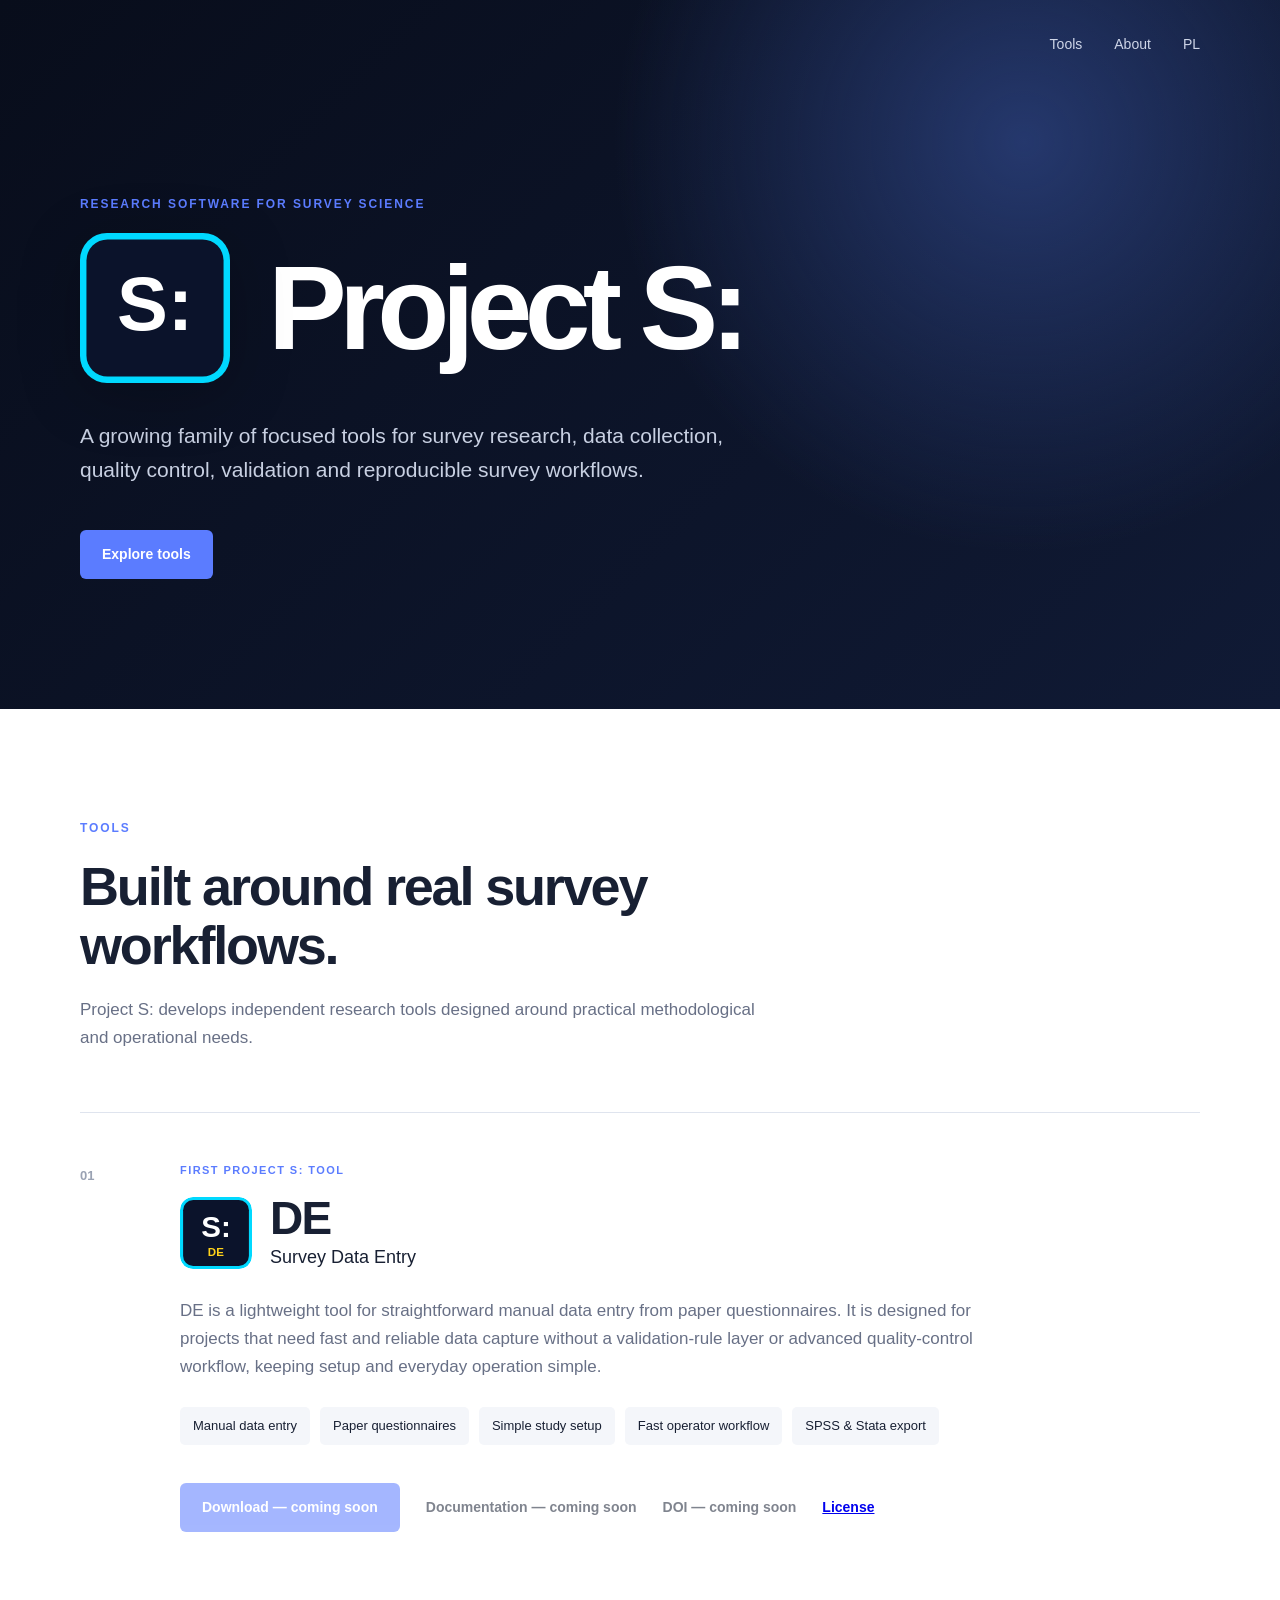
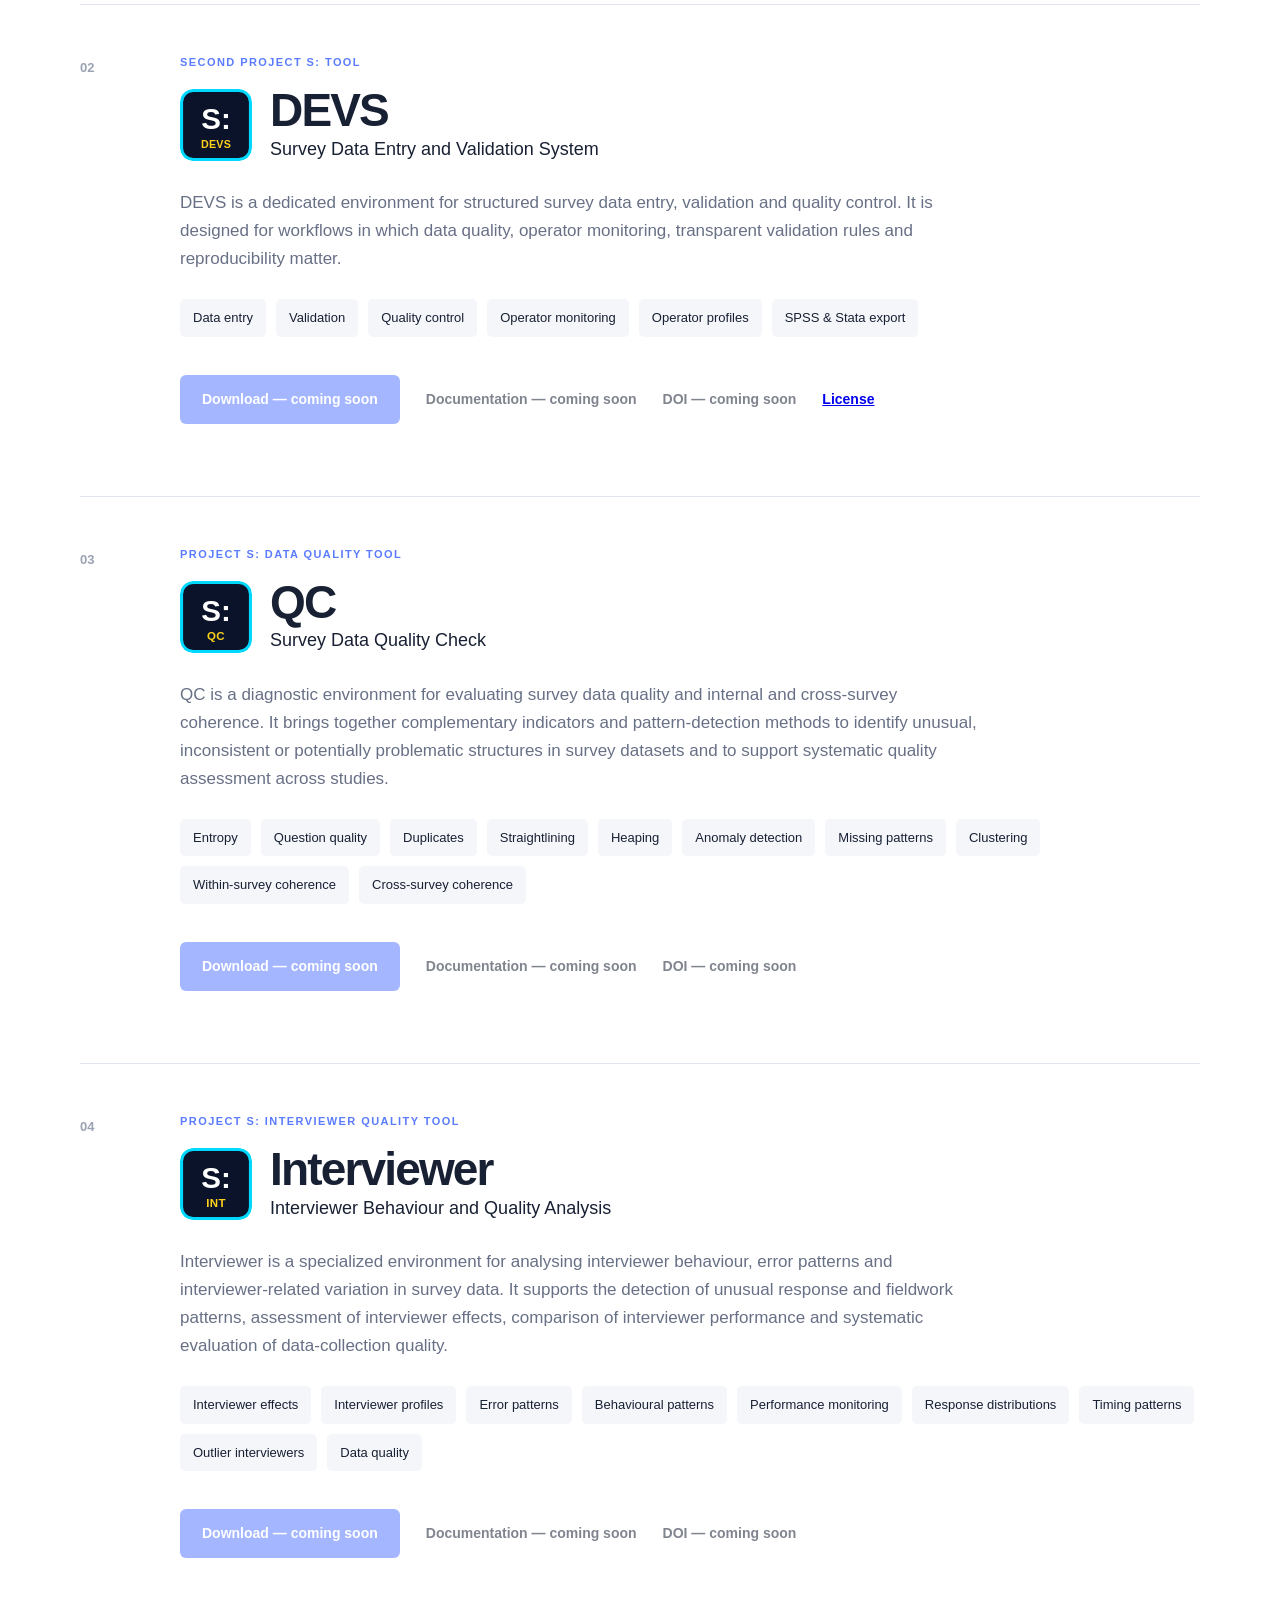
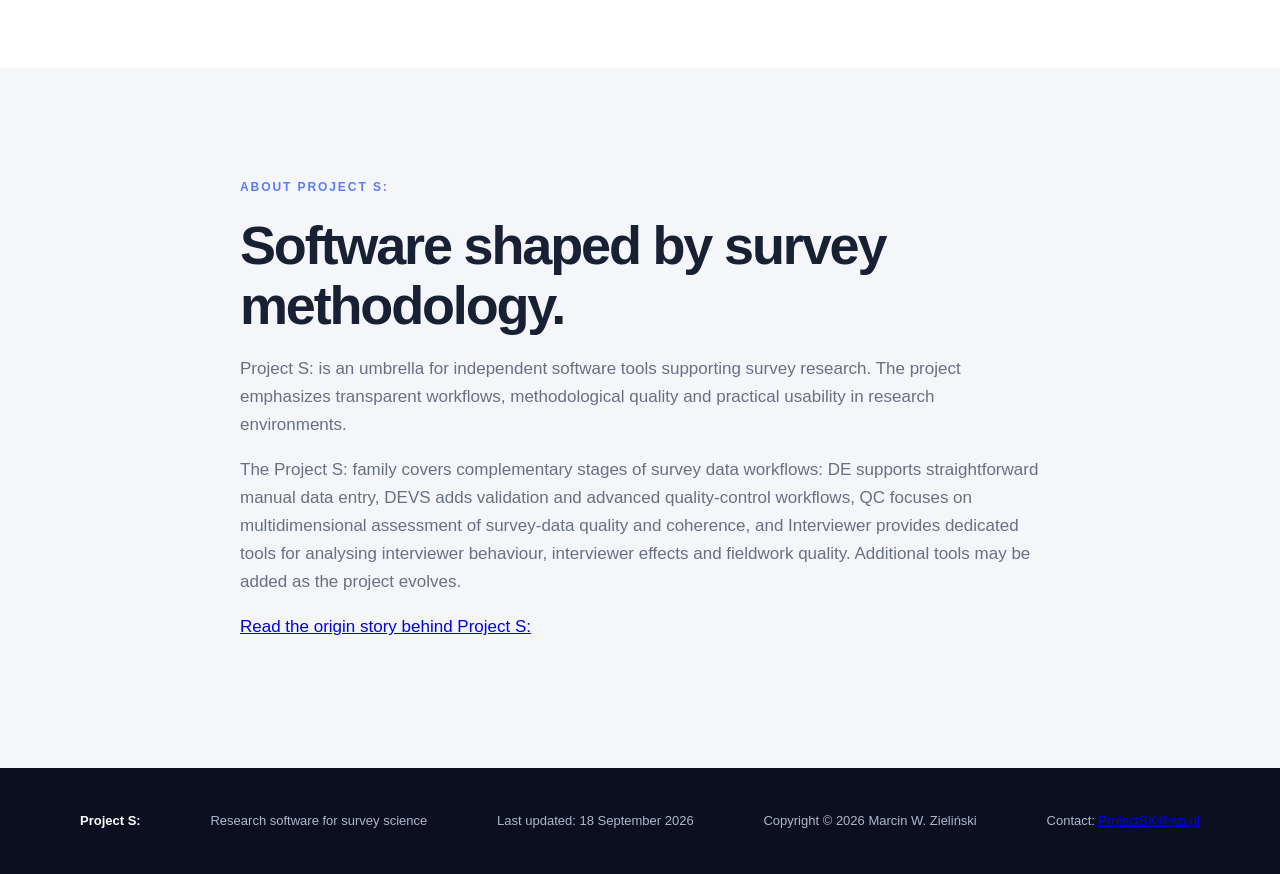
==== commit 60487ce7: "Add English translation of the origin story and link it from the About section" ====
--- a/index.html
+++ b/index.html
@@ -8,4 +8,4 @@
 <article id="devs" class="tool-card tool-card-secondary"><div class="tool-number">02</div><div class="tool-content"><div class="status">SECOND PROJECT S: TOOL</div><div class="tool-heading"><div class="tool-logo-box"><img src="assets/images/logo-devs.svg?v=1" alt="Project S: DEVS logo"></div><div class="tool-name"><h3>DEVS</h3><div class="subtitle">Survey Data Entry and Validation System</div></div></div><p>DEVS is a dedicated environment for structured survey data entry, validation and quality control. It is designed for workflows in which data quality, operator monitoring, transparent validation rules and reproducibility matter.</p><div class="features"><span>Data entry</span><span>Validation</span><span>Quality control</span><span>Operator monitoring</span><span>Operator profiles</span><span>SPSS &amp; Stata export</span></div><div class="actions"><span class="button disabled">Download — coming soon</span><span class="text-link disabled">Documentation — coming soon</span><span class="text-link disabled">DOI — coming soon</span><a class="text-link" href="license-en.html?tool=DEVS">License</a></div></div></article>
 <article id="qc" class="tool-card tool-card-secondary"><div class="tool-number">03</div><div class="tool-content"><div class="status">PROJECT S: DATA QUALITY TOOL</div><div class="tool-heading"><div class="tool-logo-box"><img src="assets/images/logo-qc.svg?v=1" alt="Project S: QC logo"></div><div class="tool-name"><h3>QC</h3><div class="subtitle">Survey Data Quality Check</div></div></div><p>QC is a diagnostic environment for evaluating survey data quality and internal and cross-survey coherence. It brings together complementary indicators and pattern-detection methods to identify unusual, inconsistent or potentially problematic structures in survey datasets and to support systematic quality assessment across studies.</p><div class="features"><span>Entropy</span><span>Question quality</span><span>Duplicates</span><span>Straightlining</span><span>Heaping</span><span>Anomaly detection</span><span>Missing patterns</span><span>Clustering</span><span>Within-survey coherence</span><span>Cross-survey coherence</span></div><div class="actions"><span class="button disabled">Download — coming soon</span><span class="text-link disabled">Documentation — coming soon</span><span class="text-link disabled">DOI — coming soon</span></div></div></article>
 <article id="interviewer" class="tool-card tool-card-secondary"><div class="tool-number">04</div><div class="tool-content"><div class="status">PROJECT S: INTERVIEWER QUALITY TOOL</div><div class="tool-heading"><div class="tool-logo-box"><img src="assets/images/logo-interviewer.svg?v=1" alt="Project S: Interviewer logo"></div><div class="tool-name"><h3>Interviewer</h3><div class="subtitle">Interviewer Behaviour and Quality Analysis</div></div></div><p>Interviewer is a specialized environment for analysing interviewer behaviour, error patterns and interviewer-related variation in survey data. It supports the detection of unusual response and fieldwork patterns, assessment of interviewer effects, comparison of interviewer performance and systematic evaluation of data-collection quality.</p><div class="features"><span>Interviewer effects</span><span>Interviewer profiles</span><span>Error patterns</span><span>Behavioural patterns</span><span>Performance monitoring</span><span>Response distributions</span><span>Timing patterns</span><span>Outlier interviewers</span><span>Data quality</span></div><div class="actions"><span class="button disabled">Download — coming soon</span><span class="text-link disabled">Documentation — coming soon</span><span class="text-link disabled">DOI — coming soon</span></div></div></article></section>
-<section id="about" class="section alt"><div class="container narrow"><div class="eyebrow">ABOUT PROJECT S:</div><h2>Software shaped by survey methodology.</h2><p>Project S: is an umbrella for independent software tools supporting survey research. The project emphasizes transparent workflows, methodological quality and practical usability in research environments.</p><p>The Project S: family covers complementary stages of survey data workflows: DE supports straightforward manual data entry, DEVS adds validation and advanced quality-control workflows, QC focuses on multidimensional assessment of survey-data quality and coherence, and Interviewer provides dedicated tools for analysing interviewer behaviour, interviewer effects and fieldwork quality. Additional tools may be added as the project evolves.</p><p><a href="story.html">Read the origin story behind Project S: (in Polish)</a></p></div></section></main><footer><div class="container footer-content"><strong>Project S:</strong><span>Research software for survey science</span><span>Last updated: 18 September 2026</span><span>Copyright © 2026 Marcin W. Zieliński</span><span>Contact: <a href="mailto:ProjectSX@wp.pl">ProjectSX@wp.pl</a></span></div></footer></body></html>+<section id="about" class="section alt"><div class="container narrow"><div class="eyebrow">ABOUT PROJECT S:</div><h2>Software shaped by survey methodology.</h2><p>Project S: is an umbrella for independent software tools supporting survey research. The project emphasizes transparent workflows, methodological quality and practical usability in research environments.</p><p>The Project S: family covers complementary stages of survey data workflows: DE supports straightforward manual data entry, DEVS adds validation and advanced quality-control workflows, QC focuses on multidimensional assessment of survey-data quality and coherence, and Interviewer provides dedicated tools for analysing interviewer behaviour, interviewer effects and fieldwork quality. Additional tools may be added as the project evolves.</p><p><a href="story-en.html">Read the origin story behind Project S:</a></p></div></section></main><footer><div class="container footer-content"><strong>Project S:</strong><span>Research software for survey science</span><span>Last updated: 18 September 2026</span><span>Copyright © 2026 Marcin W. Zieliński</span><span>Contact: <a href="mailto:ProjectSX@wp.pl">ProjectSX@wp.pl</a></span></div></footer></body></html>
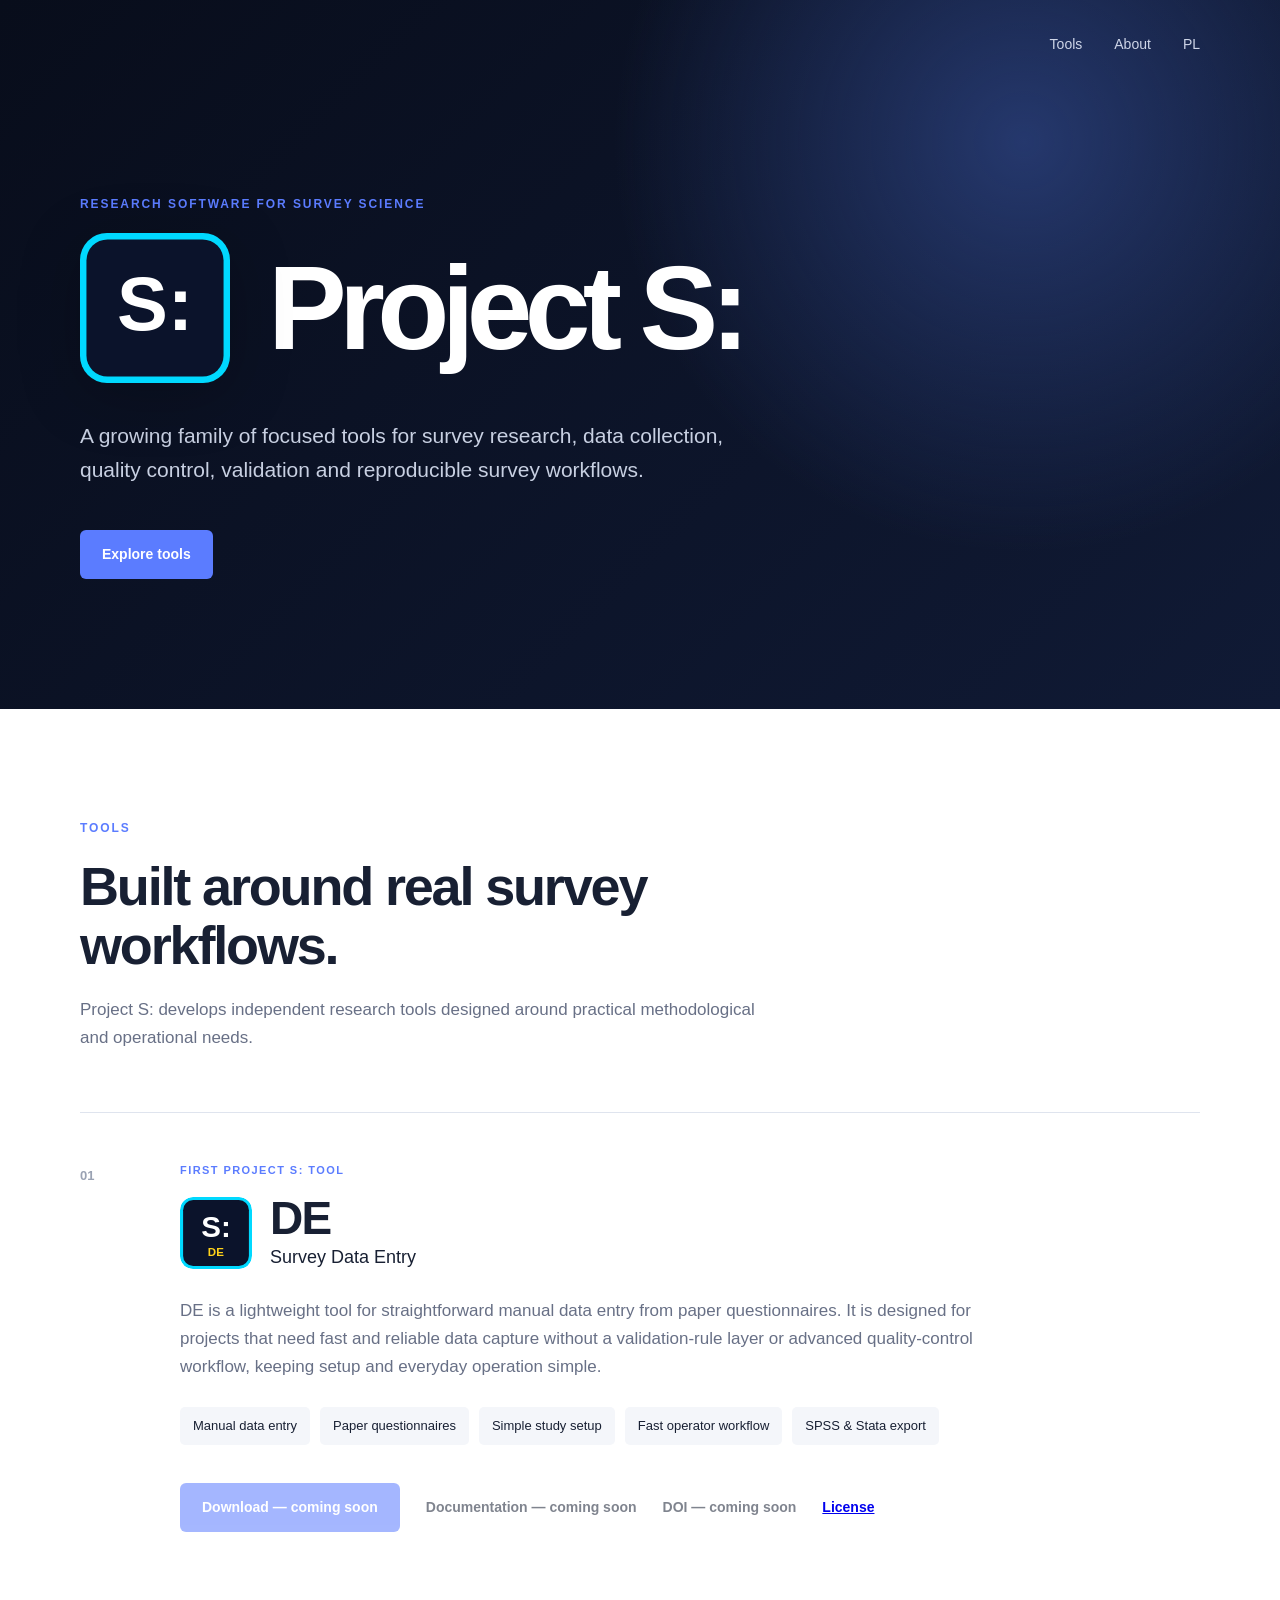
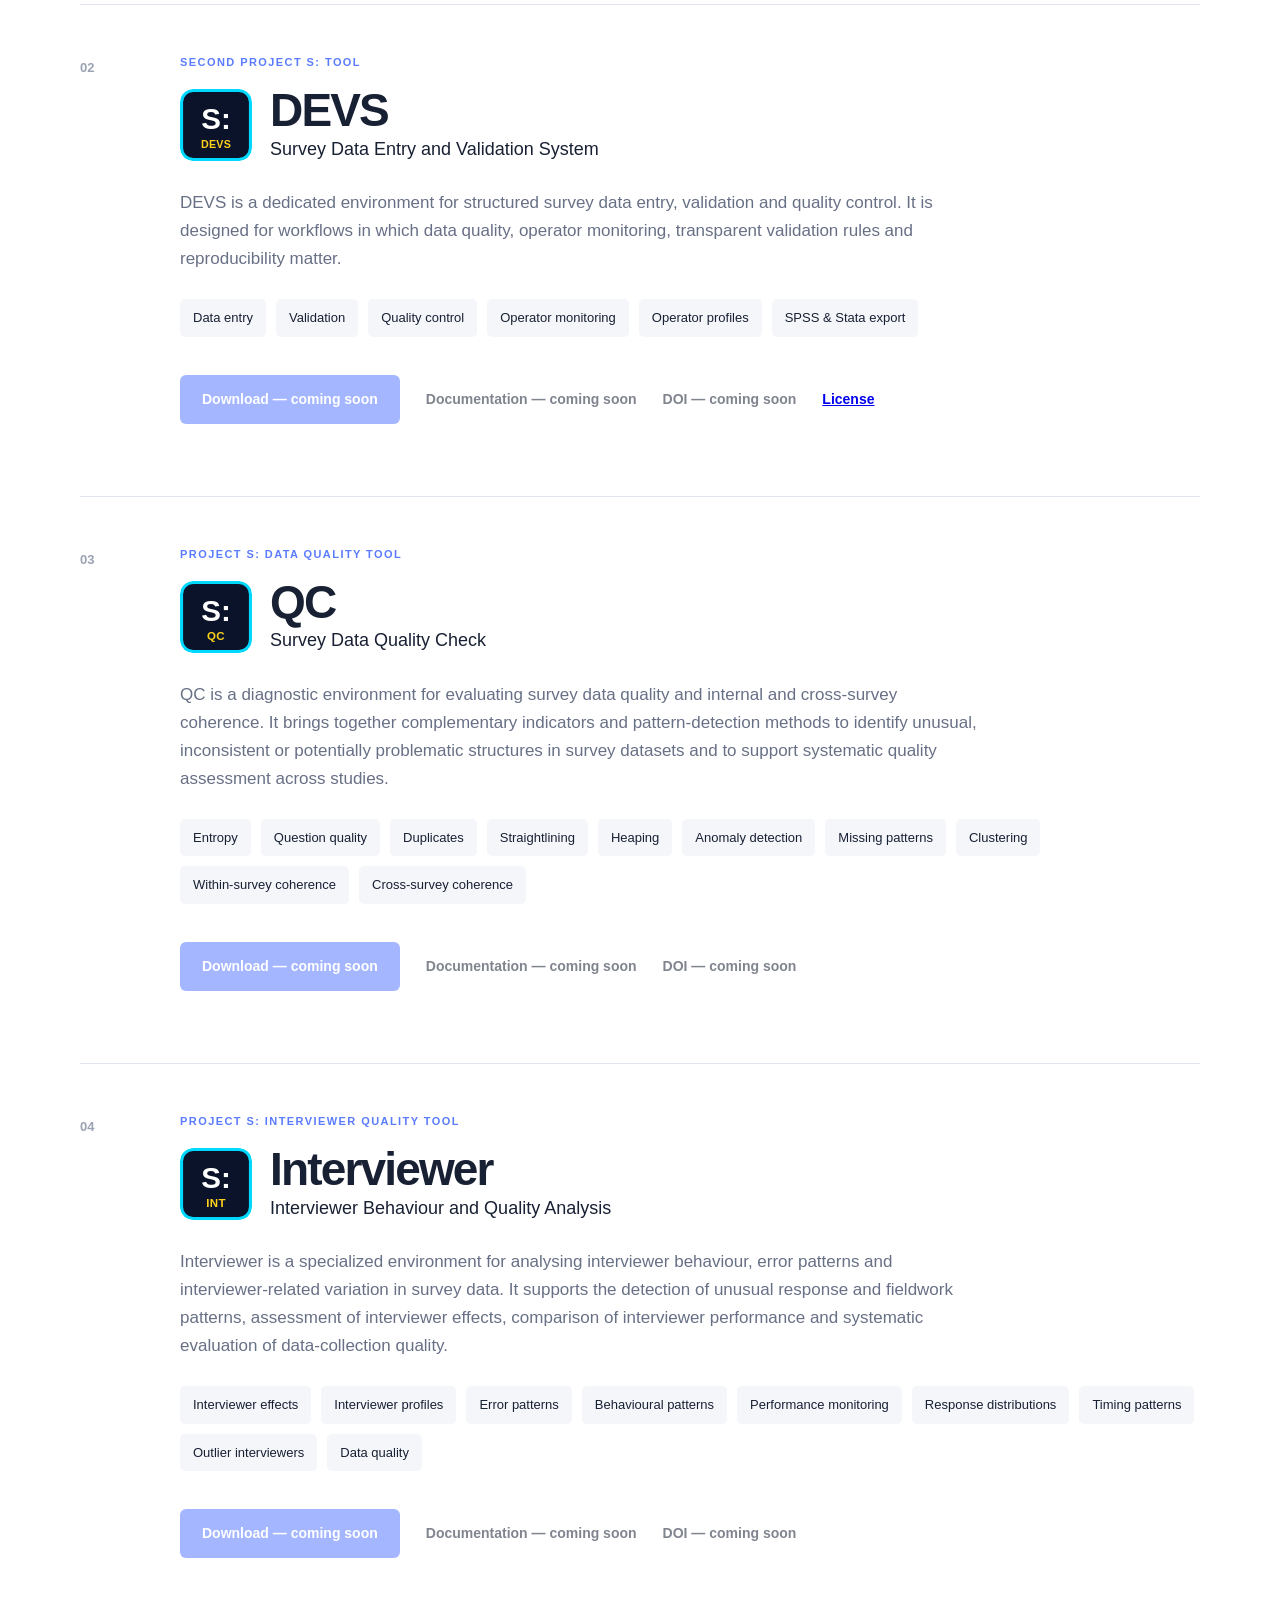
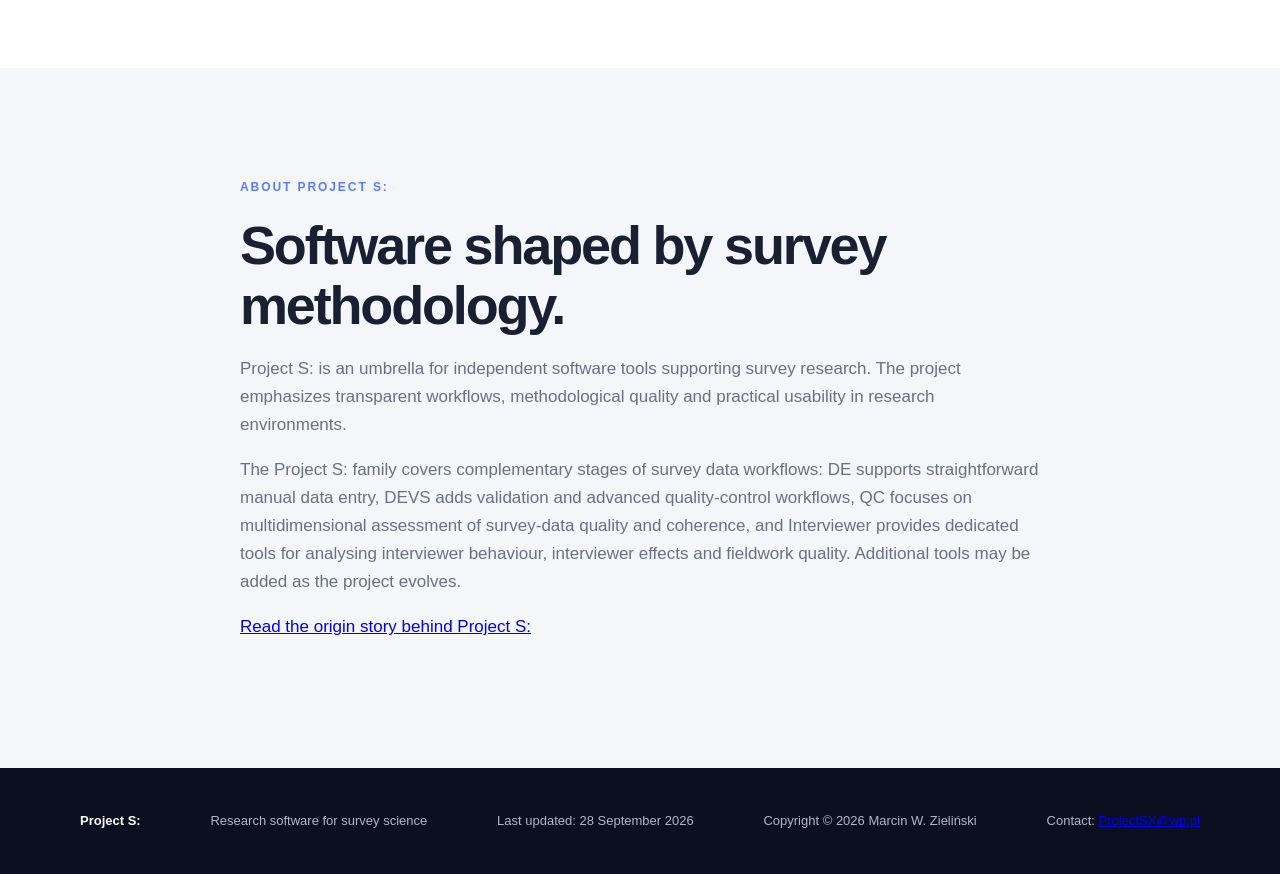
==== commit c72a313f: "Update last-updated date to 28 September 2026" ====
--- a/index.html
+++ b/index.html
@@ -8,4 +8,4 @@
 <article id="devs" class="tool-card tool-card-secondary"><div class="tool-number">02</div><div class="tool-content"><div class="status">SECOND PROJECT S: TOOL</div><div class="tool-heading"><div class="tool-logo-box"><img src="assets/images/logo-devs.svg?v=1" alt="Project S: DEVS logo"></div><div class="tool-name"><h3>DEVS</h3><div class="subtitle">Survey Data Entry and Validation System</div></div></div><p>DEVS is a dedicated environment for structured survey data entry, validation and quality control. It is designed for workflows in which data quality, operator monitoring, transparent validation rules and reproducibility matter.</p><div class="features"><span>Data entry</span><span>Validation</span><span>Quality control</span><span>Operator monitoring</span><span>Operator profiles</span><span>SPSS &amp; Stata export</span></div><div class="actions"><span class="button disabled">Download — coming soon</span><span class="text-link disabled">Documentation — coming soon</span><span class="text-link disabled">DOI — coming soon</span><a class="text-link" href="license-en.html?tool=DEVS">License</a></div></div></article>
 <article id="qc" class="tool-card tool-card-secondary"><div class="tool-number">03</div><div class="tool-content"><div class="status">PROJECT S: DATA QUALITY TOOL</div><div class="tool-heading"><div class="tool-logo-box"><img src="assets/images/logo-qc.svg?v=1" alt="Project S: QC logo"></div><div class="tool-name"><h3>QC</h3><div class="subtitle">Survey Data Quality Check</div></div></div><p>QC is a diagnostic environment for evaluating survey data quality and internal and cross-survey coherence. It brings together complementary indicators and pattern-detection methods to identify unusual, inconsistent or potentially problematic structures in survey datasets and to support systematic quality assessment across studies.</p><div class="features"><span>Entropy</span><span>Question quality</span><span>Duplicates</span><span>Straightlining</span><span>Heaping</span><span>Anomaly detection</span><span>Missing patterns</span><span>Clustering</span><span>Within-survey coherence</span><span>Cross-survey coherence</span></div><div class="actions"><span class="button disabled">Download — coming soon</span><span class="text-link disabled">Documentation — coming soon</span><span class="text-link disabled">DOI — coming soon</span></div></div></article>
 <article id="interviewer" class="tool-card tool-card-secondary"><div class="tool-number">04</div><div class="tool-content"><div class="status">PROJECT S: INTERVIEWER QUALITY TOOL</div><div class="tool-heading"><div class="tool-logo-box"><img src="assets/images/logo-interviewer.svg?v=1" alt="Project S: Interviewer logo"></div><div class="tool-name"><h3>Interviewer</h3><div class="subtitle">Interviewer Behaviour and Quality Analysis</div></div></div><p>Interviewer is a specialized environment for analysing interviewer behaviour, error patterns and interviewer-related variation in survey data. It supports the detection of unusual response and fieldwork patterns, assessment of interviewer effects, comparison of interviewer performance and systematic evaluation of data-collection quality.</p><div class="features"><span>Interviewer effects</span><span>Interviewer profiles</span><span>Error patterns</span><span>Behavioural patterns</span><span>Performance monitoring</span><span>Response distributions</span><span>Timing patterns</span><span>Outlier interviewers</span><span>Data quality</span></div><div class="actions"><span class="button disabled">Download — coming soon</span><span class="text-link disabled">Documentation — coming soon</span><span class="text-link disabled">DOI — coming soon</span></div></div></article></section>
-<section id="about" class="section alt"><div class="container narrow"><div class="eyebrow">ABOUT PROJECT S:</div><h2>Software shaped by survey methodology.</h2><p>Project S: is an umbrella for independent software tools supporting survey research. The project emphasizes transparent workflows, methodological quality and practical usability in research environments.</p><p>The Project S: family covers complementary stages of survey data workflows: DE supports straightforward manual data entry, DEVS adds validation and advanced quality-control workflows, QC focuses on multidimensional assessment of survey-data quality and coherence, and Interviewer provides dedicated tools for analysing interviewer behaviour, interviewer effects and fieldwork quality. Additional tools may be added as the project evolves.</p><p><a href="story-en.html">Read the origin story behind Project S:</a></p></div></section></main><footer><div class="container footer-content"><strong>Project S:</strong><span>Research software for survey science</span><span>Last updated: 18 September 2026</span><span>Copyright © 2026 Marcin W. Zieliński</span><span>Contact: <a href="mailto:ProjectSX@wp.pl">ProjectSX@wp.pl</a></span></div></footer></body></html>+<section id="about" class="section alt"><div class="container narrow"><div class="eyebrow">ABOUT PROJECT S:</div><h2>Software shaped by survey methodology.</h2><p>Project S: is an umbrella for independent software tools supporting survey research. The project emphasizes transparent workflows, methodological quality and practical usability in research environments.</p><p>The Project S: family covers complementary stages of survey data workflows: DE supports straightforward manual data entry, DEVS adds validation and advanced quality-control workflows, QC focuses on multidimensional assessment of survey-data quality and coherence, and Interviewer provides dedicated tools for analysing interviewer behaviour, interviewer effects and fieldwork quality. Additional tools may be added as the project evolves.</p><p><a href="story-en.html">Read the origin story behind Project S:</a></p></div></section></main><footer><div class="container footer-content"><strong>Project S:</strong><span>Research software for survey science</span><span>Last updated: 28 September 2026</span><span>Copyright © 2026 Marcin W. Zieliński</span><span>Contact: <a href="mailto:ProjectSX@wp.pl">ProjectSX@wp.pl</a></span></div></footer></body></html>
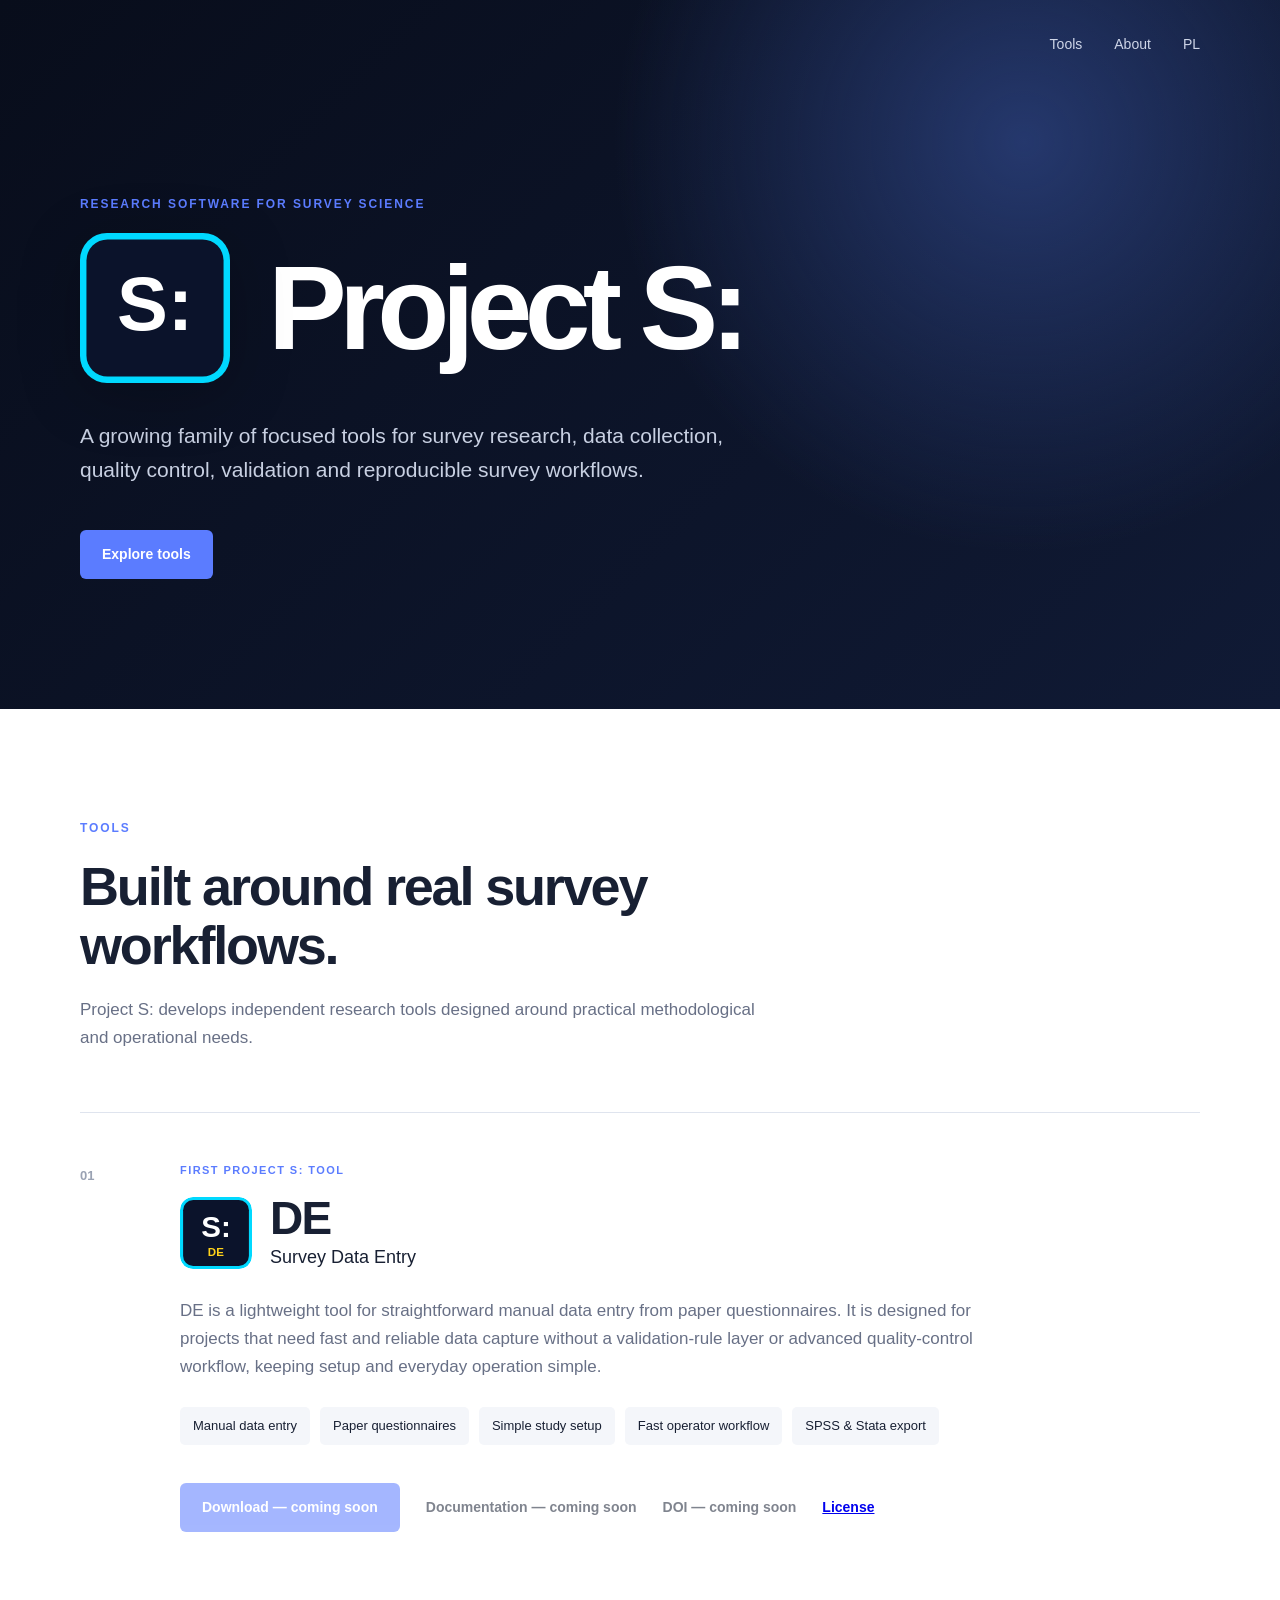
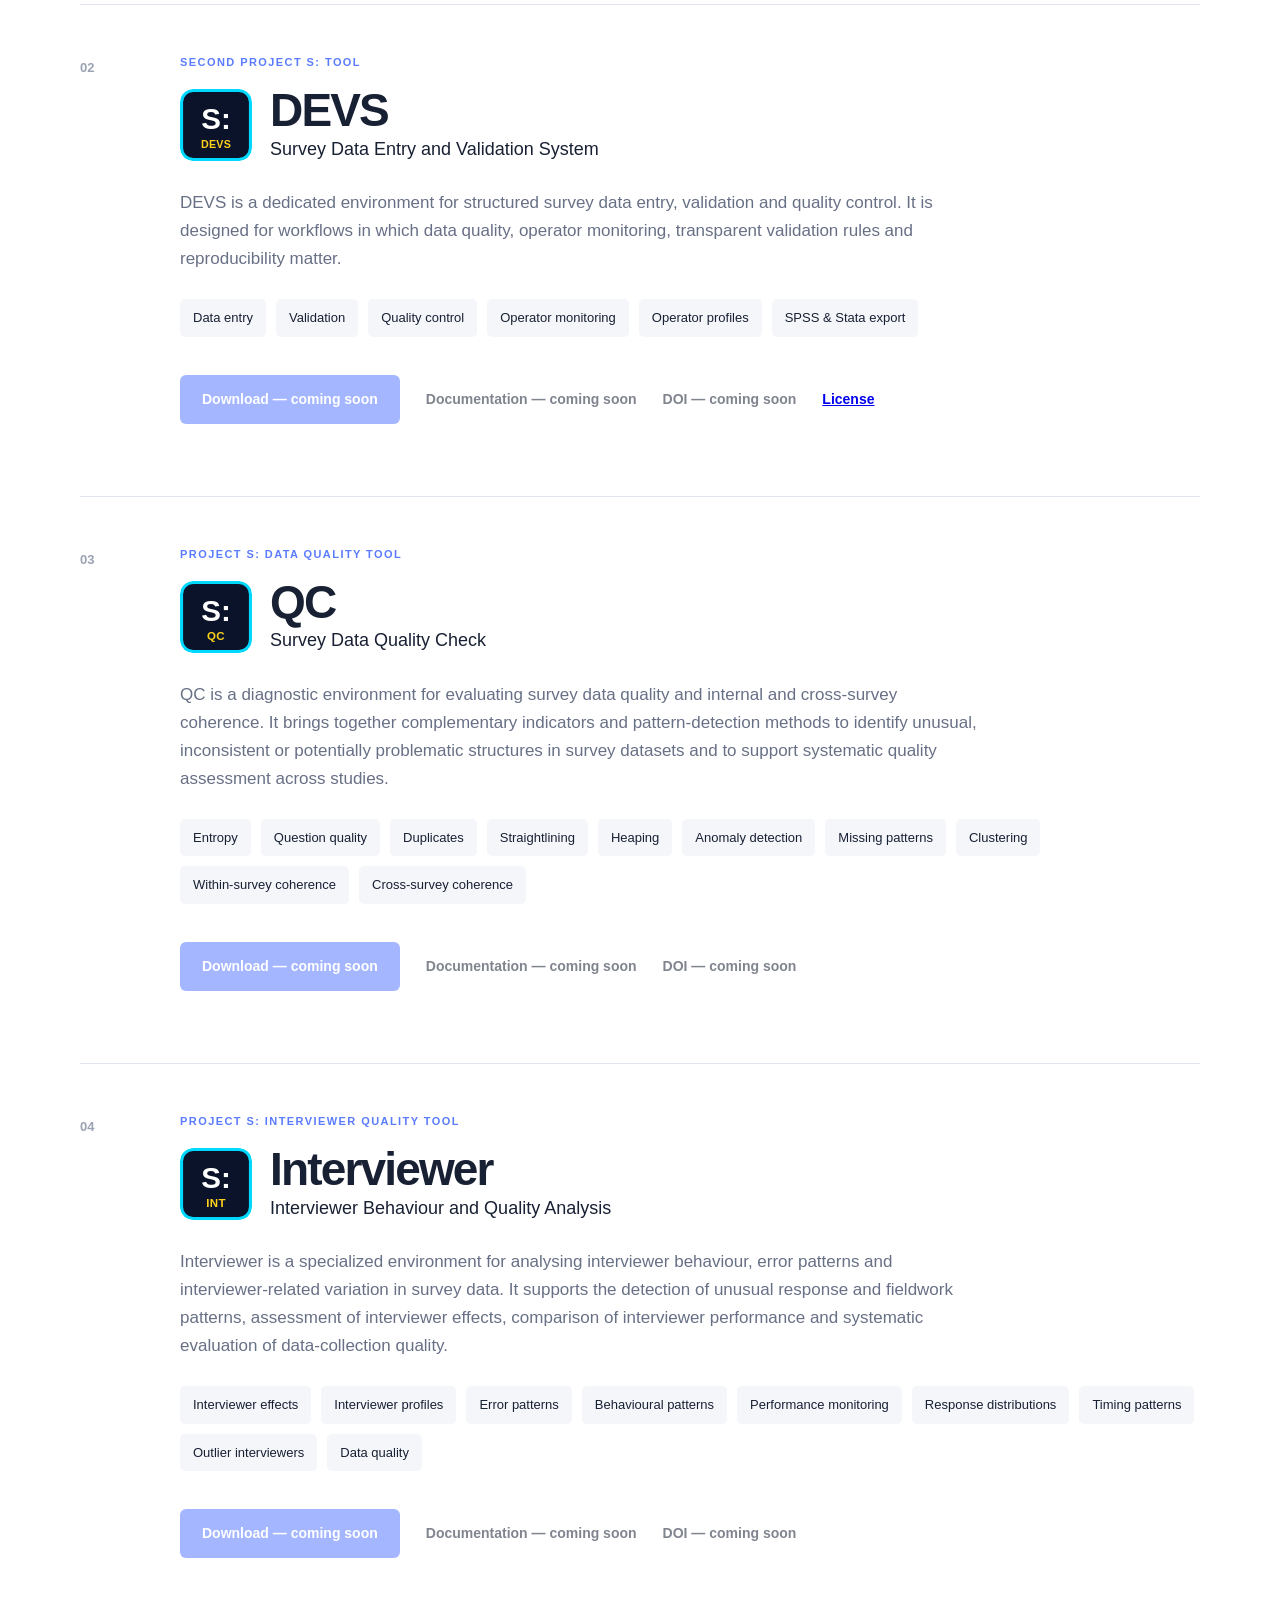
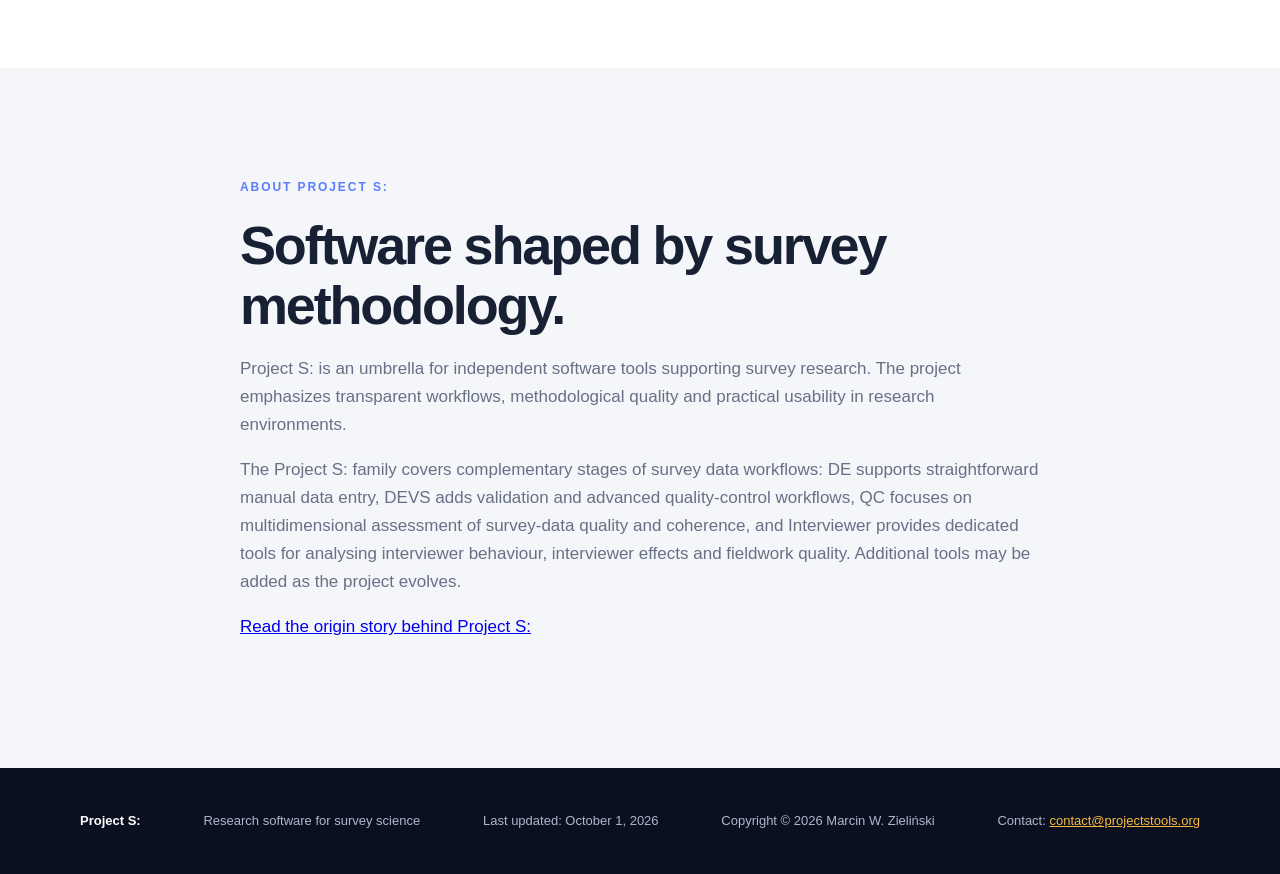
==== commit 607e1f01: "Nowa, rozbudowana wersja historii powstania Project S (PL/EN) + zmiana adresu strony na www.projects" ====
--- a/index.html
+++ b/index.html
@@ -8,4 +8,4 @@
 <article id="devs" class="tool-card tool-card-secondary"><div class="tool-number">02</div><div class="tool-content"><div class="status">SECOND PROJECT S: TOOL</div><div class="tool-heading"><div class="tool-logo-box"><img src="assets/images/logo-devs.svg?v=1" alt="Project S: DEVS logo"></div><div class="tool-name"><h3>DEVS</h3><div class="subtitle">Survey Data Entry and Validation System</div></div></div><p>DEVS is a dedicated environment for structured survey data entry, validation and quality control. It is designed for workflows in which data quality, operator monitoring, transparent validation rules and reproducibility matter.</p><div class="features"><span>Data entry</span><span>Validation</span><span>Quality control</span><span>Operator monitoring</span><span>Operator profiles</span><span>SPSS &amp; Stata export</span></div><div class="actions"><span class="button disabled">Download — coming soon</span><span class="text-link disabled">Documentation — coming soon</span><span class="text-link disabled">DOI — coming soon</span><a class="text-link" href="license-en.html?tool=DEVS">License</a></div></div></article>
 <article id="qc" class="tool-card tool-card-secondary"><div class="tool-number">03</div><div class="tool-content"><div class="status">PROJECT S: DATA QUALITY TOOL</div><div class="tool-heading"><div class="tool-logo-box"><img src="assets/images/logo-qc.svg?v=1" alt="Project S: QC logo"></div><div class="tool-name"><h3>QC</h3><div class="subtitle">Survey Data Quality Check</div></div></div><p>QC is a diagnostic environment for evaluating survey data quality and internal and cross-survey coherence. It brings together complementary indicators and pattern-detection methods to identify unusual, inconsistent or potentially problematic structures in survey datasets and to support systematic quality assessment across studies.</p><div class="features"><span>Entropy</span><span>Question quality</span><span>Duplicates</span><span>Straightlining</span><span>Heaping</span><span>Anomaly detection</span><span>Missing patterns</span><span>Clustering</span><span>Within-survey coherence</span><span>Cross-survey coherence</span></div><div class="actions"><span class="button disabled">Download — coming soon</span><span class="text-link disabled">Documentation — coming soon</span><span class="text-link disabled">DOI — coming soon</span></div></div></article>
 <article id="interviewer" class="tool-card tool-card-secondary"><div class="tool-number">04</div><div class="tool-content"><div class="status">PROJECT S: INTERVIEWER QUALITY TOOL</div><div class="tool-heading"><div class="tool-logo-box"><img src="assets/images/logo-interviewer.svg?v=1" alt="Project S: Interviewer logo"></div><div class="tool-name"><h3>Interviewer</h3><div class="subtitle">Interviewer Behaviour and Quality Analysis</div></div></div><p>Interviewer is a specialized environment for analysing interviewer behaviour, error patterns and interviewer-related variation in survey data. It supports the detection of unusual response and fieldwork patterns, assessment of interviewer effects, comparison of interviewer performance and systematic evaluation of data-collection quality.</p><div class="features"><span>Interviewer effects</span><span>Interviewer profiles</span><span>Error patterns</span><span>Behavioural patterns</span><span>Performance monitoring</span><span>Response distributions</span><span>Timing patterns</span><span>Outlier interviewers</span><span>Data quality</span></div><div class="actions"><span class="button disabled">Download — coming soon</span><span class="text-link disabled">Documentation — coming soon</span><span class="text-link disabled">DOI — coming soon</span></div></div></article></section>
-<section id="about" class="section alt"><div class="container narrow"><div class="eyebrow">ABOUT PROJECT S:</div><h2>Software shaped by survey methodology.</h2><p>Project S: is an umbrella for independent software tools supporting survey research. The project emphasizes transparent workflows, methodological quality and practical usability in research environments.</p><p>The Project S: family covers complementary stages of survey data workflows: DE supports straightforward manual data entry, DEVS adds validation and advanced quality-control workflows, QC focuses on multidimensional assessment of survey-data quality and coherence, and Interviewer provides dedicated tools for analysing interviewer behaviour, interviewer effects and fieldwork quality. Additional tools may be added as the project evolves.</p><p><a href="story-en.html">Read the origin story behind Project S:</a></p></div></section></main><footer><div class="container footer-content"><strong>Project S:</strong><span>Research software for survey science</span><span>Last updated: 28 September 2026</span><span>Copyright © 2026 Marcin W. Zieliński</span><span>Contact: <a href="mailto:ProjectSX@wp.pl">ProjectSX@wp.pl</a></span></div></footer></body></html>+<section id="about" class="section alt"><div class="container narrow"><div class="eyebrow">ABOUT PROJECT S:</div><h2>Software shaped by survey methodology.</h2><p>Project S: is an umbrella for independent software tools supporting survey research. The project emphasizes transparent workflows, methodological quality and practical usability in research environments.</p><p>The Project S: family covers complementary stages of survey data workflows: DE supports straightforward manual data entry, DEVS adds validation and advanced quality-control workflows, QC focuses on multidimensional assessment of survey-data quality and coherence, and Interviewer provides dedicated tools for analysing interviewer behaviour, interviewer effects and fieldwork quality. Additional tools may be added as the project evolves.</p><p><a href="story-en.html">Read the origin story behind Project S:</a></p></div></section></main><footer><div class="container footer-content"><strong>Project S:</strong><span>Research software for survey science</span><span>Last updated: October 1, 2026</span><span>Copyright © 2026 Marcin W. Zieliński</span><span>Contact: <a href="mailto:contact@projectstools.org">contact@projectstools.org</a></span></div></footer></body></html>
--- a/style.css
+++ b/style.css
@@ -42,6 +42,7 @@
 .alt { background:var(--light); }
 footer { background:var(--bg); color:white; padding:42px 0; }
 .footer-content { display:flex; justify-content:space-between; gap:30px; color:#aeb7ca; font-size:13px; }
+.footer-content a { color:#f5b942; }
 .footer-content strong { color:white; }
 @media (max-width:700px) {
  .container { width:min(100% - 30px,1120px); }
